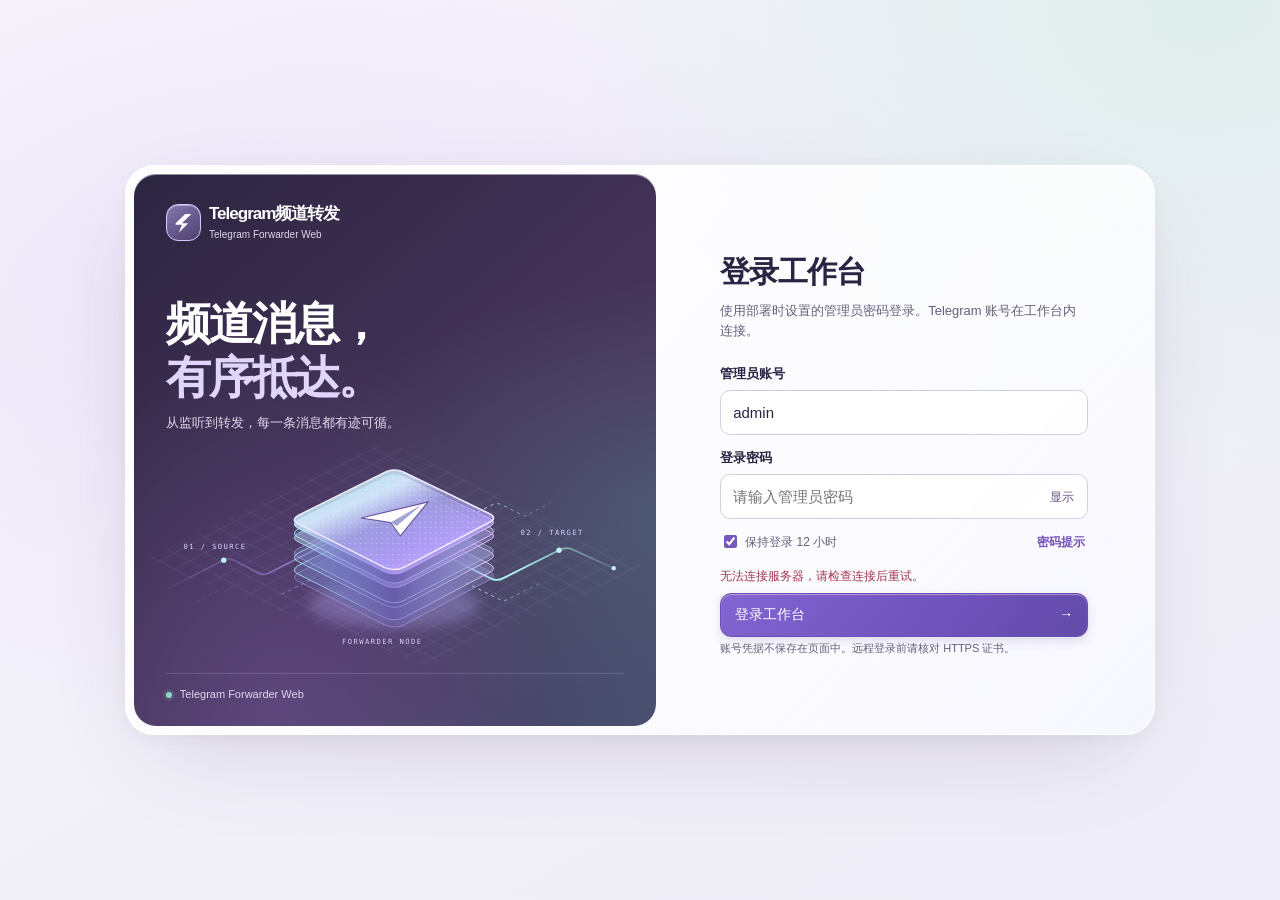
==== static/index.html @ d1238a70 "Initial commit" ====
<!doctype html>
<html lang="zh-CN">
  <head>
    <meta charset="utf-8" />
    <meta name="viewport" content="width=device-width, initial-scale=1" />
    <meta name="theme-color" content="#eae7f8" />
    <title>Telegram Forwarder · Bot + WebUI</title>
    <link rel="stylesheet" href="ui.css" />
    <link rel="stylesheet" href="glass.css" />
    <script src="app.js" defer></script>
  </head>
  <body>
    <div class="wash" aria-hidden="true"></div>
    <section id="gate" hidden>
      <div class="gate-sheet">
        <div class="gate-story">
          <div class="brand">
            <span class="logo" aria-hidden="true"
              ><svg viewBox="0 0 32 32">
                <path
                  d="M6 17 18 5l8 0-12 12h8L10 29l4-10H6z"
                  fill="currentColor"
                /></svg
            ></span>
            <div>Telegram频道转发<small>Telegram Forwarder Web</small></div>
          </div>
          <div class="story-copy">
            <h1>频道消息，<br /><em>有序抵达。</em></h1>
            <p>从监听到转发，每一条消息都有迹可循。</p>
          </div>
          <img
            src="prism.svg"
            alt="连接来源与目标频道的玻璃转发节点"
            class="gate-art"
          />
          <div class="gate-foot">
            <span><i></i> Telegram Forwarder Web</span>
          </div>
        </div>
        <div class="gate-form">
          <h2>登录工作台</h2>
          <p>使用部署时设置的管理员密码登录。Telegram 账号在工作台内连接。</p>
          <form id="signin" autocomplete="off">
            <label
              >管理员账号<input
                id="uname"
                required
                maxlength="32"
                value="admin"
                placeholder="管理员账号"
                autocomplete="username" /></label
            ><label for="pwd">登录密码</label>
            <div class="pwd">
              <input
                id="pwd"
                required
                type="password"
                placeholder="请输入管理员密码"
                autocomplete="current-password"
              /><button id="see" type="button" aria-pressed="false">
                显示
              </button>
            </div>
            <div class="login-row">
              <label
                ><input id="keep" type="checkbox" checked />保持登录 12
                小时</label
              ><button type="button" class="link" id="forgot">密码提示</button>
            </div>
            <p role="alert" id="loginerr"></p>
            <button class="btn primary enter" type="submit">
              登录工作台 <span>→</span>
            </button>
          </form>
          <small class="gate-note"
            >账号凭据不保存在页面中。远程登录前请核对 HTTPS 证书。</small
          >
        </div>
      </div>
    </section>
    <div id="workspace" hidden>
      <aside id="side">
        <div class="brand">
          <span class="logo" aria-hidden="true"
            ><svg viewBox="0 0 32 32">
              <path
                d="M6 17 18 5l8 0-12 12h8L10 29l4-10H6z"
                fill="currentColor"
              /></svg
          ></span>
          <div>Telegram频道转发<small>Telegram Forwarder Web</small></div>
        </div>
        <nav id="nav" aria-label="主导航"></nav>
        <div class="sidefoot">
          <span class="light"></span
          ><span>转发引擎<small id="engine">正在连接</small></span
          ><b id="version">—</b>
        </div>
      </aside>
      <div id="shade"></div>
      <div class="shell">
        <header>
          <button id="menu" class="iconbtn mobile" aria-label="打开导航" aria-controls="side" aria-expanded="false">
            ☰
          </button>
          <div class="profile">
            <span class="userbadge" aria-label="管理员">A</span
            ><button id="out" class="link" type="button">退出登录</button>
          </div>
        </header>
        <main>
          <div id="page"></div>
          <footer class="workspace-foot">
            Telegram Forwarder Web
          </footer>
        </main>
      </div>
    </div>
    <dialog id="dlg" aria-labelledby="mt">
      <form id="form">
        <div class="modalhead">
          <div>
            <h2 id="mt"></h2>
          </div>
          <button type="button" id="close" class="iconbtn" aria-label="关闭">
            ×
          </button>
        </div>
        <div id="fields"></div>
        <div class="err" id="error" role="alert"></div>
        <div class="modalfoot">
          <button type="button" id="back" class="btn">关闭</button
          ><button id="submit" class="btn primary">确认</button>
        </div>
      </form>
    </dialog>
    <div id="toast" role="status"></div>
  </body>
</html>
---- static/ui.css ----
* {
  box-sizing: border-box;
}
:root {
  --ink: #252139;
  --muted: #756f83;
  --line: #e6e3ed;
  --purple: #7350c1;
  --bg: #f7f7fb;
}
body {
  margin: 0;
  background: var(--bg);
  color: var(--ink);
  font:
    14px/1.55 -apple-system,
    BlinkMacSystemFont,
    "Segoe UI",
    "Microsoft YaHei",
    sans-serif;
}
button,
input,
select {
  font: inherit;
}
button {
  cursor: pointer;
}
button:focus-visible,
a:focus-visible {
  outline: 3px solid #a284ed;
  outline-offset: 3px;
}
button:disabled {
  opacity: 0.45;
  cursor: not-allowed;
}
aside {
  position: fixed;
  inset: 0 auto 0 0;
  width: 216px;
  background: #fff;
  border-right: 1px solid var(--line);
  display: flex;
  flex-direction: column;
  z-index: 4;
  padding: 30px 17px 18px;
}
.brand,
.sidefoot,
.profile,
.crumb,
.actions,
.modalhead,
.modalfoot,
.cardhead,
.rowhead,
.filters {
  display: flex;
  align-items: center;
  gap: 10px;
}
.brand {
  gap: 8px;
  font-size: 17px;
  font-weight: 750;
  letter-spacing: -1px;
  line-height: 1.2;
  margin: 0;
  white-space: nowrap;
}
.logo {
  flex: 0 0 32px;
  height: 36px;
  background: #7451c6;
  border-radius: 13px;
  color: white;
  display: grid;
  place-items: center;
}
.logo svg {
  width: 30px;
}
.brand small,
.sidefoot small {
  display: block;
  font-size: 10px;
  font-weight: 500;
  color: var(--muted);
  letter-spacing: 1px;
  margin-top: 4px;
}
.brand small {
  letter-spacing: 0;
}
.navcap,
.eyebrow {
  font:
    700 10px/1.4 Consolas,
    monospace;
  letter-spacing: 1.8px;
  color: #82798f;
}
.navcap {
  padding: 46px 14px 12px;
}
.navitem {
  display: flex;
  align-items: center;
  gap: 13px;
  width: 100%;
  border: 0;
  background: none;
  text-align: left;
  color: #665f73;
  border-radius: 9px;
  padding: 12px 15px;
  margin: 3px 0;
  font-weight: 550;
}
.navitem:hover,
.btn:hover,
.iconbtn:hover {
  background: #f3f0fa;
}
.navitem.active {
  background: #eee8fb;
  color: #6944b3;
}
.navitem svg,
.iconbtn svg,
.btn svg,
.metric svg {
  width: 18px;
  height: 18px;
  flex-shrink: 0;
}
.sidefoot {
  margin-top: auto;
  border-top: 1px solid var(--line);
  padding: 18px 5px 0;
  font-weight: 650;
  font-size: 13px;
}
.sidefoot b {
  margin-left: auto;
  color: #8b8396;
  font: 11px monospace;
}
.light {
  background: #5db997;
  border-radius: 100%;
  width: 8px;
  height: 8px;
  display: inline-block;
}
.shell {
  margin-left: 216px;
}
header {
  height: 64px;
  border-bottom: 1px solid var(--line);
  background: white;
  padding: 0 3.3vw;
  display: flex;
  align-items: center;
  justify-content: space-between;
}
.crumb {
  color: var(--muted);
  font-size: 12px;
}
.crumb i {
  font-style: normal;
  color: #c1bbc8;
}
.crumb strong {
  color: #4f475d;
}
.avatar {
  height: 31px;
  width: 31px;
  display: grid;
  place-items: center;
  background: #ede6fa;
  color: #7552b5;
  font-weight: 700;
  border-radius: 50%;
}
.pill,
.tag {
  display: inline-flex;
  align-items: center;
  gap: 6px;
  border-radius: 20px;
  padding: 3px 9px;
  font-size: 11px;
  font-weight: 600;
  white-space: nowrap;
}
.pill {
  background: #f1ecfb;
  color: #7452b2;
}
.pill:before,
.tag:before {
  content: "";
  width: 6px;
  height: 6px;
  border-radius: 50%;
  background: currentColor;
}
main {
  max-width: 1460px;
  margin: auto;
  padding: 28px 3.3vw 48px;
}
.rowhead,
.cardhead,
.modalhead {
  justify-content: space-between;
}
.rowhead {
  margin-bottom: 22px;
}
.rowhead h1 {
  font-size: 29px;
  letter-spacing: -1px;
  margin: 4px 0 2px;
}
.sub,
.hint {
  color: var(--muted);
  font-size: 13px;
}
.btn,
.iconbtn {
  border: 1px solid var(--line);
  background: white;
  color: #554b63;
  border-radius: 8px;
  padding: 8px 13px;
  display: inline-flex;
  align-items: center;
  justify-content: center;
  gap: 7px;
  white-space: nowrap;
}
.primary,
.primary:hover {
  background: #734bbb;
  color: white;
  border-color: #734bbb;
}
.primary:hover {
  background: #62409e;
}
.iconbtn {
  padding: 6px 9px;
}
.mobile {
  display: none;
}
.hero {
  position: relative;
  overflow: hidden;
  border-radius: 15px;
  background: linear-gradient(110deg, #30213f, #493063 65%, #65438d);
  color: white;
  padding: 24px 27px;
  min-height: 148px;
  margin-bottom: 18px;
  isolation: isolate;
}
.hero:after {
  content: "";
  position: absolute;
  right: 0;
  top: -8%;
  height: 116%;
  width: 48%;
  background: url("/prism.svg") right center/contain no-repeat;
  z-index: -1;
}
.hero .eyebrow {
  color: #d2b5f5;
}
.hero h2 {
  margin: 12px 0 6px;
  font-size: 23px;
}
.hero p {
  margin: 0;
  color: #e0d4eb;
  font-size: 13px;
  max-width: 55%;
}
.metrics {
  display: grid;
  grid-template-columns: repeat(4, 1fr);
  gap: 13px;
  margin: 0 0 18px;
}
.card,
.metric {
  background: white;
  border: 1px solid var(--line);
  border-radius: 13px;
}
.metric {
  padding: 16px 18px;
}
.metric .cap {
  display: flex;
  align-items: center;
  justify-content: space-between;
  color: #635b70;
  font-size: 13px;
}
.metric .symbol {
  padding: 6px;
  border-radius: 9px;
  background: var(--tint);
  color: var(--tone);
  display: inline-flex;
}
.metric strong {
  font-size: 32px;
  line-height: 1.25;
  display: block;
  letter-spacing: -1px;
  font-variant-numeric: tabular-nums;
}
.metric small {
  color: var(--muted);
  font-size: 11px;
}
.split {
  display: grid;
  grid-template-columns: minmax(0, 1.65fr) minmax(230px, 1fr);
  gap: 16px;
  margin-bottom: 18px;
}
.card {
  padding: 19px 21px;
  min-width: 0;
}
.cardhead {
  margin-bottom: 14px;
}
.cardhead h2,
.card h3 {
  margin: 0;
  font-size: 16px;
}
.kicker {
  color: #998ba6;
  font:
    10px Consolas,
    monospace;
  letter-spacing: 1.2px;
  margin-bottom: 3px;
}
.link {
  padding: 3px;
  border: 0;
  background: none;
  color: #7350b7;
  font-size: 12px;
  font-weight: 600;
}
.chart {
  width: 100%;
  height: 135px;
  display: block;
}
.legend {
  font-size: 11px;
  color: var(--muted);
}
.legend:before {
  content: "●";
  color: #9672d6;
  margin-right: 5px;
}
.source {
  padding: 9px 0;
  border-bottom: 1px solid #f0edf4;
  display: flex;
  align-items: center;
  gap: 10px;
}
.source:last-child {
  border: 0;
}
.chan {
  width: 30px;
  height: 30px;
  border-radius: 8px;
  display: grid;
  place-items: center;
  background: #f2eff9;
  color: #8664b6;
  font-weight: 700;
}
.source strong,
.cellTitle {
  font-size: 13px;
}
.source small,
.cellSub {
  display: block;
  color: var(--muted);
  font:
    11px/1.6 Consolas,
    monospace;
}
.source .tag {
  margin-left: auto;
}
.tag {
  background: #f0edf5;
  color: #776c86;
}
.done,
.on {
  color: #28785d;
  background: #e8f6ef;
}
.failed {
  color: #ad4852;
  background: #fcebef;
}
.review,
.queued {
  color: #92641b;
  background: #fff2d9;
}
.running {
  color: #576bb2;
  background: #ebeffe;
}
.tablebox {
  overflow-x: auto;
}
table {
  width: 100%;
  border-collapse: collapse;
  text-align: left;
  white-space: nowrap;
  font-size: 12px;
}
th {
  color: #87818f;
  font-weight: 500;
  background: #f8f7fa;
}
td,
th {
  padding: 10px 11px;
  border-bottom: 1px solid #efedf3;
}
tr:last-child td {
  border: 0;
}
.mono {
  font-family: Consolas, monospace;
}
.filters {
  flex-wrap: wrap;
  margin: 0 0 15px;
}
.filters input {
  min-width: 160px;
  flex: 1;
}
input,
select {
  padding: 9px 10px;
  background: #fff;
  border: 1px solid #dfdbe7;
  border-radius: 7px;
  color: var(--ink);
  max-width: 100%;
}
.empty {
  text-align: center;
  color: var(--muted);
  padding: 23px;
}
.pager {
  display: flex;
  justify-content: flex-end;
  align-items: center;
  gap: 12px;
  font-size: 12px;
  margin-top: 12px;
  color: var(--muted);
}
.stack {
  display: grid;
  gap: 16px;
}
.rulegrid {
  display: grid;
  gap: 13px;
  grid-template-columns: repeat(auto-fit, minmax(240px, 1fr));
}
.rulegrid .actions {
  margin-top: 17px;
  flex-wrap: wrap;
}
.note {
  background: #f4f0fa;
  border-radius: 9px;
  padding: 12px 15px;
  color: #645676;
  font-size: 13px;
}
.pair {
  display: flex;
  justify-content: space-between;
  gap: 16px;
  border-bottom: 1px solid var(--line);
  padding: 10px 0;
  overflow-wrap: anywhere;
}
.pair span:first-child {
  color: var(--muted);
  flex-shrink: 0;
}
.pair span:last-child {
  text-align: right;
}
.pair.channel > span:first-child {
  min-width: 0;
  flex: 1;
}
.pair.channel .actions {
  flex-shrink: 0;
}
.pair:last-child {
  border: 0;
}
dialog {
  width: min(440px, 94vw);
  border: 1px solid var(--line);
  border-radius: 16px;
  color: var(--ink);
  padding: 24px;
  box-shadow: 0 24px 90px #2717362e;
}
dialog::backdrop {
  background: #20182b66;
}
dialog h2 {
  margin: 4px 0 0;
  font-size: 21px;
}
.modalhead {
  margin-bottom: 18px;
}
.modalfoot {
  justify-content: flex-end;
  margin-top: 22px;
}
label {
  display: grid;
  gap: 6px;
  font-weight: 600;
  margin: 12px 0;
}
label input,
label select {
  width: 100%;
  font-weight: 400;
}
.err {
  color: #a73545;
  font-size: 13px;
  margin-top: 8px;
}
#toast {
  position: fixed;
  bottom: 23px;
  left: 50%;
  transform: translateX(-50%);
  color: white;
  background: #302541;
  border-radius: 9px;
  padding: 9px 16px;
  display: none;
  z-index: 10;
}
#toast.show {
  display: block;
}
#shade {
  display: none;
}
button.textdanger {
  color: #9c4859;
}
.notice {
  padding: 10px 12px;
  background: #fff0dc;
  color: #835812;
}
.muted {
  color: var(--muted);
}
@media (max-width: 1100px) {
  aside {
    width: 216px;
  }
  .shell {
    margin-left: 216px;
  }
  main {
    padding: 22px;
  }
  .metric {
    padding: 13px;
  }
  .card {
    padding: 15px;
  }
  .split {
    grid-template-columns: 1.5fr 1fr;
  }
}
@media (max-width: 790px) {
  aside {
    transform: translateX(-100%);
    transition: transform 0.2s;
  }
  .open aside {
    transform: none;
  }
  .open #shade {
    display: block;
    position: fixed;
    inset: 0;
    background: #241a323f;
    z-index: 3;
  }
  .shell {
    margin: 0;
  }
  .mobile {
    display: block;
  }
  header {
    gap: 12px;
    height: 54px;
  }
  .crumb {
    margin-right: auto;
  }
  .metrics {
    grid-template-columns: repeat(2, 1fr);
  }
  .hero:after {
    opacity: 0.65;
  }
  .rowhead h1 {
    font-size: 24px;
  }
}
@media (max-width: 580px) {
  main {
    padding: 18px 13px;
  }
  .split {
    grid-template-columns: 1fr;
  }
  .hero {
    padding: 20px 16px;
  }
  .hero:after {
    width: 40%;
    opacity: 0.45;
  }
  .hero h2 {
    font-size: 19px;
  }
  .hero p {
    max-width: 68%;
    font-size: 12px;
  }
  .rowhead {
    align-items: flex-end;
    gap: 5px;
  }
  .rowhead .actions {
    flex-direction: column;
  }
  .rowhead .btn {
    padding: 7px 9px;
  }
  .metric strong {
    font-size: 26px;
  }
  .metrics {
    gap: 9px;
  }
  .profile {
    gap: 7px;
  }
  .card {
    padding: 14px;
  }
  .sub {
    font-size: 12px;
  }
  .pager {
    justify-content: center;
  }
}

.source-help dl {
  display: grid;
  grid-template-columns: auto 1fr;
  gap: 5px 10px;
  margin: 9px 0;
}
.source-help dt {
  font-weight: 600;
}
.source-help dd {
  margin: 0;
  overflow-wrap: anywhere;
}
.source-help {
  font-size: 12px;
}

.authgrid {
  display: grid;
  grid-template-columns: repeat(auto-fit, minmax(min(100%, 245px), 1fr));
  gap: 14px;
}
.authcard {
  border: 1px solid var(--line);
  border-radius: 11px;
  padding: 15px;
}
.authmark {
  padding: 5px 8px;
  background: #efe8fa;
  color: #714bb3;
  border-radius: 7px;
  font: bold 12px monospace;
}
.authqr {
  display: block;
  width: min(100%, 286px);
  height: auto;
  margin: 12px auto;
  image-rendering: pixelated;
}

.cardhead > .card-actions {
  justify-content: flex-end;
}
.selection-bar {
  display: flex;
  align-items: center;
  justify-content: space-between;
  gap: 12px;
  margin: 12px 0;
  color: var(--muted);
  font-size: 12px;
}
.select-cell {
  width: 40px;
  padding-right: 0;
}
.select-cell input, .checkline input {
  width: 16px;
  height: 16px;
  padding: 0;
  flex: 0 0 auto;
  accent-color: var(--purple);
}
.select-cell input:disabled {
  cursor: not-allowed;
}
.cleanup-states {
  display: grid;
  grid-template-columns: 1fr 1fr;
  gap: 2px 12px;
  border: 1px solid var(--line);
  border-radius: 12px;
  padding: 7px 12px;
}
.cleanup-states legend {
  font-size: 12px;
  color: var(--muted);
  padding: 0 5px;
}
.checkline {
  display: flex;
  align-items: center;
  gap: 8px;
  font-size: 13px;
  font-weight: 400;
  margin: 9px 0;
}
.cleanup-stats {
  display: grid;
  grid-template-columns: 1fr 1fr;
  gap: 0 28px;
  margin-bottom: 8px;
}
.cleanup-total {
  display: flex;
  align-items: baseline;
  gap: 12px;
  color: var(--muted);
}
.cleanup-total strong {
  font-size: 38px;
  font-weight: 600;
  color: var(--ink);
}
.cleanup-sample {
  border: 1px solid var(--line);
  border-radius: 12px;
  padding: 12px;
  max-height: 190px;
  overflow-y: auto;
}
.cleanup-sample > small {
  display: block;
  color: var(--muted);
  margin-bottom: 8px;
}
.cleanup-sample > div {
  display: grid;
  grid-template-columns: 1fr auto;
  gap: 4px 12px;
  padding: 7px 0;
  font-size: 12px;
}
.cleanup-sample > div + div {
  border-top: 1px solid var(--line);
}
.cleanup-sample small {
  grid-column: 1 / -1;
  overflow: hidden;
  text-overflow: ellipsis;
  white-space: nowrap;
  color: var(--muted);
}
@media (max-width: 580px) {
  .cleanup-stats {
    grid-template-columns: 1fr;
  }
  .cardhead:has(.card-actions) {
    align-items: flex-start;
    flex-wrap: wrap;
  }
}
---- static/glass.css ----
/* A quiet glass layer over the original lavender console. */
:root {
  --ink: #292442;
  --muted: #665f7b;
  --line: #e2deed;
  --purple: #654dbd;
  --glass: linear-gradient(
    132deg,
    rgba(255, 255, 255, 0.96),
    rgba(255, 255, 255, 0.77) 65%,
    rgba(247, 248, 255, 0.86)
  );
  --lit:
    inset 0 1px 0 #fff,
    0 4px 24px -12px #40356625;
}
[hidden] {
  display: none !important;
}
body {
  background: #efedf7;
  font-family: "Segoe UI", "Microsoft YaHei", sans-serif;
}
.wash {
  position: fixed;
  inset: 0;
  pointer-events: none;
  z-index: -1;
  background:
    radial-gradient(ellipse at 94% 0%, #dfedec 0%, transparent 38%),
    radial-gradient(ellipse at 24% 35%, #ece3f8 0%, transparent 54%),
    linear-gradient(150deg, #f7f6fc, #f0eff8 65%, #eeedf7);
}
input,
select {
  color: var(--ink);
}
button:focus-visible,
a:focus-visible,
input:focus-visible,
select:focus-visible {
  outline: 3px solid #785dc7;
  outline-offset: 3px;
}
.eyebrow,
.kicker,
.navcap,
.overline,
.micro,
.gate-foot b,
.workspace-foot,
.route-strip,
.glass-badge {
  font-family: Consolas, "Courier New", monospace;
}
.eyebrow,
.kicker,
.navcap,
.overline {
  color: #716385;
}
.overline {
  font-size: 11px;
  letter-spacing: 2px;
  font-weight: 700;
}
.logo {
  background: linear-gradient(145deg, #b2a3f3, #7f63ce 50%, #55409b);
  border: 1px solid #d4c6ff;
  box-shadow:
    inset 0 1px 2px #fff9,
    inset 0 -2px 3px #513d8a50,
    0 4px 10px #58438f27;
  color: white;
  font: 700 31px/1 Georgia;
  flex: 0 0 35px;
  height: 37px;
  border-radius: 12px;
}
.brand {
  color: #2f2944;
}
.brand small {
  color: #6e657f;
}
aside {
  inset: 12px auto 12px 12px;
  width: 218px;
  padding: 25px 13px 15px;
  border: 1px solid #ffffffeb;
  border-radius: 22px;
  background: linear-gradient(155deg, #ffffffe0, #f5f0ffcf 64%, #eff2fac9);
  backdrop-filter: blur(22px);
  box-shadow: var(--lit);
}
aside .brand {
  margin: 0 4px;
}
#nav {
  margin-top: 30px;
}
.navcap {
  padding: 39px 13px 11px;
  letter-spacing: 1.7px;
  font-size: 10px;
}
.navcap span {
  font-family: "Microsoft YaHei", sans-serif;
  letter-spacing: 0;
  font-weight: 500;
  margin-left: 5px;
}
.navitem {
  border: 1px solid transparent;
  border-radius: 13px;
  min-height: 45px;
  transition: background-color 0.15s;
}
.navitem.active {
  color: #573ba0;
  background: linear-gradient(110deg, #ede4ff, #e1dcf7ab 57%, #edeafa);
  border-color: #d6caed;
  box-shadow: inset 0 1px 1px #fff;
}
.sidefoot {
  border-color: #d9d3e3;
  display: grid;
  grid-template-columns: 8px minmax(0, 1fr);
  gap: 7px 10px;
}
.sidefoot .light {
  grid-row: 1 / 3;
}
.sidefoot > span:nth-child(2) {
  white-space: nowrap;
}
.sidefoot b {
  grid-column: 2;
  margin-left: 0;
  font-size: 9px;
  letter-spacing: 0.3px;
  overflow-wrap: anywhere;
}
.shell {
  margin-left: 244px;
}
header {
  position: relative;
  height: 48px;
  background: transparent;
  border: 0;
  padding: 0 clamp(24px, 3vw, 44px);
}
.userbadge {
  width: 28px;
  height: 28px;
  background: linear-gradient(130deg, #e9dff8, #cdbfee);
  color: #55447a;
  border: 1px solid white;
  display: grid;
  place-items: center;
  border-radius: 50%;
  font-weight: 700;
  font-size: 12px;
}
.profile .link {
  color: #5b5270;
}
.pill {
  background: #ffffff94;
  color: #5c4d82;
  border: 1px solid #fff;
}
.pill:before {
  background: #658e7d;
}
.workspace-foot {
  padding: 23px 2px 0;
  color: #776e89;
  font-size: 10px;
  letter-spacing: 0.3px;
  display: flex;
  justify-content: space-between;
  gap: 12px;
}
.workspace-foot span {
  font-family: "Microsoft YaHei", sans-serif;
  letter-spacing: 0;
}
main {
  max-width: 1440px;
  padding: 12px clamp(24px, 3vw, 44px) 28px;
}
.rowhead {
  margin-bottom: 20px;
}
.rowhead h1 {
  font-size: 29px;
  letter-spacing: -1px;
  line-height: 1.3;
  margin: 6px 0;
}
.btn,
.iconbtn {
  min-height: 38px;
  border-color: #dcd7e8;
  background: linear-gradient(145deg, #ffffffe6, #f8f6ffce);
  border-radius: 11px;
  box-shadow:
    inset 0 1px 0 #fff,
    0 2px 5px #47385c09;
}
.btn:hover,
.iconbtn:hover {
  border-color: #b7a6d5;
  background: #faf7ff;
}
.btn.primary {
  background: linear-gradient(130deg, #8265d2, #7052bb 60%, #624ba9);
  color: #fff;
  border: 1px solid #6950b2;
  box-shadow:
    inset 0 1px 1px #ffffff66,
    0 4px 10px #6446a62b;
}
.btn.primary:hover {
  background: linear-gradient(130deg, #7657c9, #593d9f);
}
.card,
.metric,
dialog {
  border: 1px solid #fffc;
  border-radius: 18px;
  background: var(--glass);
  box-shadow: var(--lit);
  backdrop-filter: blur(12px);
  -webkit-backdrop-filter: blur(12px);
}
.metric {
  position: relative;
  overflow: hidden;
  padding: 16px 18px;
}
.metric:after {
  content: "";
  position: absolute;
  right: -36px;
  bottom: -49px;
  width: 130px;
  height: 90px;
  background: radial-gradient(ellipse at center, var(--tint), transparent 69%);
  pointer-events: none;
}
.metric strong {
  font-size: 32px;
}
.metric .symbol {
  border: 1px solid #ffffffe0;
  box-shadow: inset 0 1px 0 white;
  background: linear-gradient(125deg, #fff, var(--tint));
  border-radius: 11px;
}
.hero {
  border: 1px solid #ffffffbc;
  border-radius: 20px;
  min-height: 206px;
  display: grid;
  grid-template-columns: minmax(0, 1.25fr) minmax(250px, 0.85fr);
  align-items: center;
  gap: 36px;
  padding: 26px 30px;
  box-shadow:
    inset 0 1px 0 #f4eaff8c,
    inset 0 -1px 2px #ffffff40,
    0 10px 24px -16px #332941b0;
  background:
    radial-gradient(ellipse at 89% 52%, #437b8738, transparent 42%),
    linear-gradient(113deg, #352b4d 0%, #4a3d68 58%, #455a70);
  isolation: isolate;
}
.hero:after {
  display: none;
}
.hero .eyebrow {
  letter-spacing: 1.8px;
  color: #e6d5ff;
}
.hero h2 {
  font-size: 26px;
  letter-spacing: -0.6px;
  margin: 12px 0 8px;
}
.hero p {
  max-width: none;
  color: #e2dced;
  line-height: 1.65;
}
.route-strip {
  display: flex;
  align-items: center;
  gap: 8px;
  color: #ddd4ed;
  font-size: 9px;
  letter-spacing: 1.2px;
  margin-top: 15px;
}
.route-strip i {
  width: 23px;
  height: 1px;
  background: #c4b5d599;
}
.route-strip b {
  color: #b5f4de;
  font-size: 11px;
}
.cardhead h2 {
  font-size: 16px;
  font-weight: 650;
}
.cardhead {
  min-height: 30px;
  gap: 14px;
}
.engine-state {
  display: flex;
  align-items: center;
  gap: 8px;
  font-size: 12px;
  color: #e8e2f2;
}
.engine-state > span {
  width: 7px;
  height: 7px;
  border-radius: 50%;
  background: #b0e5d4;
  box-shadow: 0 0 0 4px #b0e5d412;
}
.engine-state.is-paused > span {
  background: #efd4a4;
  box-shadow: 0 0 0 4px #efd4a412;
}
.hero-actions {
  display: flex;
  align-items: center;
  flex-wrap: wrap;
  gap: 18px;
  margin-top: 20px;
}
.hero-actions .hero-button {
  color: #fff;
  background: #ffffff12;
  border-color: #ffffff42;
  box-shadow: inset 0 1px 0 #ffffff20;
}
.hero-actions .hero-button:hover {
  background: #ffffff24;
  border-color: #ffffff70;
}
.hero-actions .link {
  color: #eee7fa;
  min-height: 38px;
}
.hero-route {
  min-width: 0;
  padding-left: 16px;
}
.route-node {
  display: grid;
  gap: 5px;
  min-width: 0;
  padding: 12px 16px;
  border: 1px solid #ffffff26;
  border-radius: 13px;
  background: linear-gradient(120deg, #ffffff15, #ffffff08);
  box-shadow: inset 0 1px 0 #ffffff12;
}
.route-node > span {
  font-size: 11px;
  color: #e1daed;
}
.route-node strong {
  display: -webkit-box;
  -webkit-box-orient: vertical;
  -webkit-line-clamp: 2;
  overflow: hidden;
  overflow-wrap: anywhere;
  line-height: 1.5;
  font-size: 14px;
  font-weight: 600;
}
.route-target {
  border-color: #c4e1de42;
  background: linear-gradient(120deg, #d1e8e513, #ffffff10);
}
.route-connector {
  height: 22px;
  display: grid;
  place-items: center;
  color: #ddd4ed;
  font-size: 16px;
}
.attention-bar {
  display: flex;
  align-items: center;
  justify-content: space-between;
  gap: 12px;
  padding: 11px 16px;
  margin-bottom: 18px;
  background: #fff9eecc;
  border: 1px solid #e9dbbe;
  border-radius: 13px;
  color: #795e34;
  font-size: 12px;
}
.attention-bar > div {
  display: flex;
  align-items: center;
  flex-wrap: wrap;
  gap: 6px 16px;
}
.attention-bar .btn {
  background: #fffdf7;
  border-color: #e7dcc8;
  color: #795e34;
  font-size: 12px;
  min-height: 34px;
}
.task-table .task-source {
  width: 42%;
  max-width: 0;
}
.task-source .cellTitle,
.task-source .cellSub {
  display: block;
  overflow: hidden;
  text-overflow: ellipsis;
  white-space: nowrap;
}
.task-table td {
  padding-top: 13px;
  padding-bottom: 13px;
}
.task-time,
.pager,
.pair {
  font-variant-numeric: tabular-nums;
}
.task-actions {
  text-align: right;
  width: 1%;
}
.task-actions .link {
  padding: 6px 9px;
  border: 1px solid transparent;
  border-radius: 8px;
}
.task-actions .link:hover {
  background: #f0ebfa;
  border-color: #e2d9f0;
}
.selection-bar {
  flex-wrap: wrap;
  padding-bottom: 11px;
  margin-bottom: 0;
  border-bottom: 1px solid var(--line);
}
.selection-toggle {
  display: flex;
  align-items: center;
  gap: 8px;
  margin: 0;
  font-size: 12px;
  font-weight: 500;
}
.selection-toggle input {
  width: 16px;
  height: 16px;
  margin: 0;
  accent-color: var(--purple);
}
#selection-count {
  margin-right: auto;
}
.pager-total {
  margin-right: auto;
}
.pager .btn {
  min-height: 34px;
  padding: 6px 10px;
}
.list-footnote {
  display: block;
  margin-top: 14px;
  font-size: 11px;
  line-height: 1.7;
}
.empty strong {
  color: var(--ink);
  font-size: 14px;
  font-weight: 600;
}
.empty p {
  margin: 7px 0 12px;
  font-size: 12px;
}
@media (hover: hover) {
  .task-table tbody tr:hover {
    background: #f5f1fc66;
  }
}
.chart {
  height: 142px;
}
.chan {
  background: linear-gradient(135deg, #fdfbff, #e3dbf3);
  border: 1px solid white;
}
.source:nth-child(3) .chan {
  background: linear-gradient(135deg, #f3ffff, #d7e8e6);
  color: #4b7973;
}
.source:nth-child(4) .chan {
  background: linear-gradient(135deg, #f9fbff, #dce6f9);
  color: #5e73ab;
}
th {
  background: #edeaf557;
  color: #665d76;
}
.filters input,
.filters select,
label input,
label select,
.pwd input {
  border: 1px solid #d4cde2;
  border-radius: 10px;
  background: #ffffffe0;
}
.card .note,
.note {
  border-radius: 12px;
  background: #f2edf9e8;
  color: #584472;
}
.rulegrid {
  grid-template-columns: repeat(auto-fit, minmax(min(100%, 240px), 1fr));
}
.rulegrid .mono {
  overflow-wrap: anywhere;
}
.tablebox {
  scrollbar-width: thin;
}
.hint,
.muted {
  color: var(--muted);
}
.authcard,
.path-tile {
  background: linear-gradient(138deg, #ffffffe0, #f3effa9e);
  border: 1px solid #dbd6e7;
  box-shadow: inset 0 1px 0 white;
  border-radius: 14px;
}
.path-tile {
  padding: 18px;
  min-width: 0;
}
.path-tile small {
  display: block;
  color: var(--muted);
  margin-bottom: 6px;
}
.path-tile code {
  font-size: 14px;
  color: #55417d;
  overflow-wrap: anywhere;
}
.binding {
  display: grid;
  grid-template-columns: 1.75fr auto 1fr;
  gap: 14px;
  align-items: center;
}
.binding > b {
  color: #7962aa;
}
.authmark {
  background: linear-gradient(135deg, #ece5fa, #e8ecfc);
  border: 1px solid #fff;
}
.note strong {
  color: #473660;
}
.storage-cards {
  display: grid;
  grid-template-columns: 1fr 1fr;
  gap: 16px;
}
.storage-cards .actions {
  flex-wrap: wrap;
}
.stage {
  padding: 10px 0;
  margin: 0;
  list-style: none;
  counter-reset: step;
}
.stage li {
  counter-increment: step;
  display: flex;
  align-items: center;
  gap: 10px;
  padding: 8px 0;
  color: #51455f;
}
.stage li:before {
  content: counter(step, decimal-leading-zero);
  font:
    12px Consolas,
    monospace;
  background: #ebe5f7;
  border-radius: 6px;
  padding: 3px 6px;
  color: #634a90;
}
.codeblock {
  font:
    12px/1.7 Consolas,
    monospace;
  background: #f2eef9;
  border: 1px solid #e2d9ef;
  padding: 11px;
  border-radius: 10px;
  overflow-wrap: anywhere;
  white-space: pre-wrap;
  user-select: all;
}
dialog {
  width: min(480px, calc(100vw - 28px));
  padding: 0;
  max-height: min(760px, calc(100dvh - 32px));
  overflow: hidden;
  background: linear-gradient(125deg, #fffffff5, #f4effbf2);
  border-color: white;
}
#form {
  display: flex;
  flex-direction: column;
  max-height: min(760px, calc(100dvh - 32px));
}
.modalhead {
  flex-shrink: 0;
  padding: 20px 24px 16px;
  margin: 0;
}
.modalhead h2 {
  margin: 0;
  font-size: 20px;
}
#fields {
  min-height: 0;
  overflow-y: auto;
  overscroll-behavior: contain;
  padding: 0 24px;
  scrollbar-width: thin;
}
#error {
  flex-shrink: 0;
  padding: 0 24px;
}
#error:empty {
  display: none;
}
.modalfoot {
  flex-shrink: 0;
  margin-top: 16px;
  padding: 16px 24px 20px;
  border-top: 1px solid var(--line);
  background: #f8f6ffb3;
}
dialog::backdrop {
  background: #25203756;
  backdrop-filter: blur(5px);
}
.scan-art {
  margin: 15px auto;
  width: 108px;
  height: 108px;
  display: grid;
  place-items: center;
  background: linear-gradient(130deg, #d8d2f4, #eff8ff 50%, #cbe4df);
  box-shadow:
    inset 0 0 0 1px #ffffffc9,
    0 5px 15px #513d8333;
  border-radius: 22px;
  font:
    bold 26px Consolas,
    monospace;
  letter-spacing: 3px;
  color: #655187;
}
.scan-art span {
  font:
    10px Consolas,
    monospace;
  letter-spacing: 1px;
}
.scan-art b {
  align-self: end;
}
.scan-art span {
  align-self: start;
}
.card-actions {
  display: flex;
  flex-wrap: wrap;
  gap: 8px;
}
.glass-badge {
  display: inline-flex;
  align-items: center;
  gap: 6px;
  letter-spacing: 1px;
  font-size: 10px;
  color: #5e5274;
  border: 1px solid #d6cde5;
  padding: 3px 8px;
  border-radius: 20px;
}
.glass-badge i,
.micro i,
.gate-foot i {
  width: 6px;
  height: 6px;
  background: #87d8c5;
  display: inline-block;
  border-radius: 50%;
  box-shadow: 0 0 0 3px #81e1c91b;
}
.source-help dd {
  word-break: break-word;
}
.authgrid h3 {
  margin-top: 12px;
}
#gate {
  min-height: 100vh;
  min-height: 100dvh;
  display: grid;
  place-items: center;
  padding: 36px 22px;
}
.gate-sheet {
  width: min(1030px, 100%);
  display: grid;
  grid-template-columns: 1.08fr 1fr;
  padding: 8px;
  gap: 6px;
  border: 1px solid #fffffff2;
  background: var(--glass);
  border-radius: 29px;
  box-shadow:
    var(--lit),
    0 32px 95px -35px #4f386339;
  backdrop-filter: blur(16px);
}
.gate-story {
  position: relative;
  isolation: isolate;
  overflow: hidden;
  border-radius: 22px;
  min-height: 552px;
  display: flex;
  flex-direction: column;
  align-items: stretch;
  padding: 30px 32px 23px;
  background:
    radial-gradient(ellipse at 102% 61%, #537b8569 0%, transparent 48%),
    radial-gradient(ellipse at 27% 100%, #8063af5c 0%, transparent 50%),
    linear-gradient(140deg, #2c2540, #4a375f 66%, #484f70);
  color: white;
  box-shadow: inset 0 1px 0 #fff7;
}
.gate-story .brand {
  color: white;
}
.gate-story .brand small {
  color: #ded6e9;
}
.gate-story .logo {
  box-shadow: inset 0 1px 1px #fff7;
  background: linear-gradient(145deg, #b4a1e8a8, #7663a966);
}
.story-copy {
  position: relative;
  z-index: 1;
  margin: 43px 0 0;
}
.micro {
  font-size: 10px;
  letter-spacing: 2px;
  font-weight: 600;
  color: #e5daee;
}
.micro i {
  margin: 0 6px 1px 1px;
}
.story-copy h1 {
  font-size: clamp(34px, 3.5vw, 47px);
  line-height: 1.2;
  margin: 13px 0 8px;
  letter-spacing: -2px;
}
.story-copy em {
  font-style: normal;
  color: #e0d5fc;
}
.story-copy p {
  font-size: 13px;
  color: #e0d9ea;
  margin: 8px 0 0;
}
.gate-art {
  display: block;
  width: calc(100% + 44px);
  margin: 0 -22px;
  min-height: 0;
  flex: 1;
  max-height: 245px;
  object-fit: contain;
}
.gate-foot {
  display: flex;
  align-items: center;
  justify-content: space-between;
  margin-top: auto;
  padding-top: 12px;
  border-top: 1px solid #eee1ff2b;
  font-size: 11px;
  color: #e0d6eb;
  gap: 10px;
}
.gate-foot i {
  margin-right: 5px;
}
.gate-foot b {
  font-size: 9px;
  letter-spacing: 1.5px;
  font-weight: 400;
}
.gate-form {
  align-self: center;
  width: 100%;
  max-width: 440px;
  justify-self: center;
  padding: 32px 36px;
}
.gate-form h2 {
  margin: 8px 0 5px;
  font-size: 30px;
  letter-spacing: -1px;
}
.gate-form > p,
.gate-note {
  color: var(--muted);
  font-size: 13px;
}
.gate-form > p {
  margin: 0 0 23px;
}
.gate-form form > label {
  font-size: 13px;
  margin: 13px 0 6px;
}
.gate-form input:not([type="checkbox"]) {
  height: 45px;
  padding: 8px 12px;
  width: 100%;
  font-size: 15px;
}
.gate-form #uname {
  margin: 0;
}
.pwd {
  position: relative;
}
.pwd input {
  padding-right: 53px !important;
}
.pwd button {
  border: 0;
  background: none;
  position: absolute;
  right: 8px;
  top: 5px;
  height: 35px;
  font-size: 12px;
  color: #665280;
}
.login-row {
  display: flex;
  justify-content: space-between;
  align-items: center;
  gap: 10px;
  margin: 9px 0 12px;
}
.login-row label {
  color: var(--muted);
  display: flex;
  align-items: center;
  gap: 5px;
  font-size: 12px;
  font-weight: 400;
  margin: 4px 0;
}
.login-row input {
  width: auto;
  accent-color: #7758ba;
}
.enter {
  display: flex;
  justify-content: space-between;
  width: 100%;
  height: 44px;
  padding: 8px 14px;
}
.guest {
  display: flex;
  align-items: center;
  justify-content: space-between;
  gap: 6px;
  border: 1px solid #dfd8ea;
  background: #ffffff75;
  border-radius: 10px;
  padding: 8px 10px;
  font-size: 11px;
  color: var(--muted);
  margin: 13px 0 9px;
}
.guest b {
  display: block;
  font:
    600 12px/1.5 Consolas,
    monospace;
  color: #5f4c83;
}
.gate-note {
  font-size: 11px;
}
.gate-form #loginerr {
  color: #a13750;
  font-size: 12px;
  margin: 0 0 7px;
}
.gate-form #loginerr:empty {
  display: none;
}
@media (max-width: 960px) and (min-width: 791px) {
  aside {
    width: 197px;
  }
  .shell {
    margin-left: 218px;
  }
  main {
    padding: 18px;
  }
  .split {
    grid-template-columns: 1.25fr 1fr;
  }
  .hero:after {
    width: 45%;
  }
  .hero p {
    max-width: none;
  }
  .gate-form {
    padding: 24px;
  }
}
@media (max-width: 790px) {
  body.open {
    overflow: hidden;
  }
  aside {
    inset: 8px auto 8px 6px;
    transform: translateX(calc(-100% - 20px));
    background: #f8f6fff5;
  }
  .shell {
    margin: 0;
  }
  .mobile {
    display: inline-flex;
  }
  header {
    padding: 0 16px;
    height: 54px;
    background: #ffffff40;
    border-bottom: 1px solid #ffffffa3;
  }
  main {
    padding: 18px;
  }
  .rowhead h1 {
    font-size: 26px;
  }
  .hero {
    min-height: 0;
    grid-template-columns: 1fr;
    gap: 22px;
  }
  .hero-route {
    display: grid;
    grid-template-columns: minmax(0, 1fr) 24px minmax(0, 1fr);
    align-items: center;
    padding-left: 0;
  }
  .route-connector span {
    transform: rotate(-90deg);
  }
  .route-node {
    min-height: 78px;
    align-content: center;
    padding: 12px;
  }
  .metric {
    padding: 15px;
  }
  .gate-sheet {
    max-width: 620px;
    grid-template-columns: 1fr;
  }
  .gate-story {
    min-height: auto;
    padding: 22px 24px;
  }
  .story-copy {
    margin-top: 18px;
  }
  .story-copy h1 {
    font-size: 28px;
  }
  .story-copy h1 br {
    display: none;
  }
  .gate-art {
    position: absolute;
    z-index: -1;
    right: -16px;
    top: 2%;
    width: 37%;
    height: 95%;
    margin: 0;
    opacity: 0.74;
  }
  .gate-foot {
    display: none;
  }
  .gate-form {
    padding: 22px;
    max-width: 470px;
  }
  .gate-form > p {
    margin-bottom: 16px;
  }
  .gate-story .micro {
    font-size: 9px;
  }
  .story-copy p {
    max-width: 68%;
    font-size: 12px;
  }
  .navcap {
    padding-top: 28px;
  }
  .storage-cards {
    grid-template-columns: 1fr;
  }
}
@media (max-width: 580px) {
  #gate {
    padding: 12px;
  }
  .gate-sheet {
    padding: 5px;
    border-radius: 22px;
  }
  .gate-story {
    border-radius: 17px;
    padding: 18px;
  }
  .gate-form {
    padding: 15px 16px 20px;
  }
  .gate-art {
    opacity: 0.47;
    right: -22px;
    width: 42%;
  }
  .gate-form h2 {
    font-size: 26px;
  }
  .gate-story h1 {
    font-size: 26px;
  }
  .gate-story .brand {
    font-size: 15px;
  }
  .story-copy {
    margin-top: 14px;
  }
  .story-copy .micro {
    letter-spacing: 1.2px;
  }
  main {
    padding: 17px 12px;
  }
  .hero {
    min-height: 148px;
    padding: 18px 17px;
  }
  .hero:after {
    opacity: 0.57;
    right: -8%;
    width: 54%;
  }
  .hero h2 {
    font-size: 20px;
  }
  .hero p {
    max-width: none;
    font-size: 12px;
  }
  .hero .eyebrow {
    font-size: 9px;
  }
  .route-strip {
    font-size: 8px;
    margin-top: 10px;
    gap: 5px;
  }
  .route-strip i {
    width: 15px;
  }
  .rowhead .actions {
    gap: 5px;
  }
  .rowhead .sub {
    max-width: 240px;
  }
  .rowhead .btn {
    font-size: 12px;
    padding: 7px 9px;
  }
  .card,
  .metric {
    border-radius: 15px;
  }
  .card {
    padding: 15px;
  }
  .metric {
    padding: 11px 13px;
  }
  .metric strong {
    font-size: 27px;
  }
  .binding {
    grid-template-columns: 1fr;
    gap: 5px;
  }
  .binding > b {
    transform: rotate(90deg);
    justify-self: center;
  }
  .path-tile {
    padding: 12px;
  }
  .workspace-foot {
    font-size: 8px;
  }
  .navitem {
    min-height: 43px;
  }
  .hero + .metrics {
    gap: 9px;
  }
  .split {
    grid-template-columns: minmax(0, 1fr);
  }
  .glass-badge {
    font-size: 9px;
  }
  .gate-note {
    font-size: 11px;
  }
  .attention-bar {
    padding: 11px 12px;
    align-items: flex-start;
  }
  .attention-bar > div {
    display: grid;
    gap: 4px;
  }
  .attention-bar .btn {
    padding: 6px 9px;
  }
  .hero-actions {
    gap: 14px;
    margin-top: 17px;
  }
  .hero h2 {
    font-size: 24px;
  }
  .hero-route strong {
    font-size: 12px;
  }
  .rowhead {
    align-items: flex-start;
    gap: 12px;
    flex-wrap: wrap;
  }
  .rowhead .actions {
    flex-direction: row;
    flex-wrap: wrap;
  }
  .rowhead .sub {
    max-width: none;
  }
  .rowhead .btn {
    font-size: 13px;
  }
  .filters {
    gap: 8px;
    display: grid;
    grid-template-columns: minmax(0, 1fr) 112px;
  }
  .filters input {
    min-width: 0;
    width: 100%;
  }
  .filters input,
  .filters select {
    padding: 10px 9px;
    font-size: 13px;
  }
  .selection-bar {
    gap: 8px 12px;
    margin-top: 16px;
  }
  #selection-count {
    order: 3;
    flex-basis: 100%;
  }
  .selection-bar > .link {
    margin-left: auto;
  }
  .task-tablebox {
    overflow: visible;
  }
  .task-table,
  .task-table tbody {
    display: block;
    width: 100%;
    white-space: normal;
  }
  .task-table thead {
    position: absolute;
    width: 1px;
    height: 1px;
    overflow: hidden;
    clip-path: inset(50%);
  }
  .task-table tr {
    display: grid;
    grid-template-columns: minmax(0, 1fr) auto;
    grid-template-areas: "source action" "kind state" "time time";
    align-items: center;
    gap: 8px 12px;
    padding: 15px 0;
    border-bottom: 1px solid var(--line);
  }
  .task-table tr:last-child {
    border-bottom: 0;
  }
  .task-table.selectable tr {
    grid-template-columns: 18px minmax(0, 1fr) auto;
    grid-template-areas: "select source action" ". kind state" ". time time";
    gap: 8px 10px;
  }
  .task-table td {
    display: block;
    min-width: 0;
    padding: 0;
    border: 0;
    width: auto;
    max-width: none;
  }
  .task-table .task-source {
    grid-area: source;
    width: auto;
    max-width: 100%;
  }
  .task-table .select-cell {
    grid-area: select;
    align-self: start;
    padding-top: 6px;
  }
  .task-kind {
    grid-area: kind;
    font-size: 12px;
    color: var(--muted);
  }
  .task-state {
    grid-area: state;
    justify-self: end;
  }
  .task-time {
    grid-area: time;
    font-size: 11px;
  }
  .task-time:before {
    content: "提交于 ";
  }
  .task-actions {
    grid-area: action;
  }
  .task-actions .link {
    min-height: 36px;
  }
  .pager {
    gap: 8px;
    justify-content: flex-end;
  }
  .pager-total {
    font-size: 11px;
  }
  .modalhead {
    padding: 18px 18px 14px;
  }
  #fields,
  #error {
    padding-left: 18px;
    padding-right: 18px;
  }
  .modalfoot {
    padding: 14px 18px 18px;
  }
}
@media (prefers-reduced-motion: reduce) {
  * {
    scroll-behavior: auto !important;
    transition: none !important;
    animation: none !important;
  }
}
@supports not (backdrop-filter: blur(1px)) {
  .card,
  .metric,
  dialog {
    background: #faf8ff;
  }
  aside {
    background: #f6f3fc;
  }
}
@media (min-width: 581px) {
  .hero:after {
    top: -2%;
    height: 103%;
  }
}
.logo svg {
  width: 25px;
  height: 25px;
}

header .profile {
  margin-inline-start: auto;
}
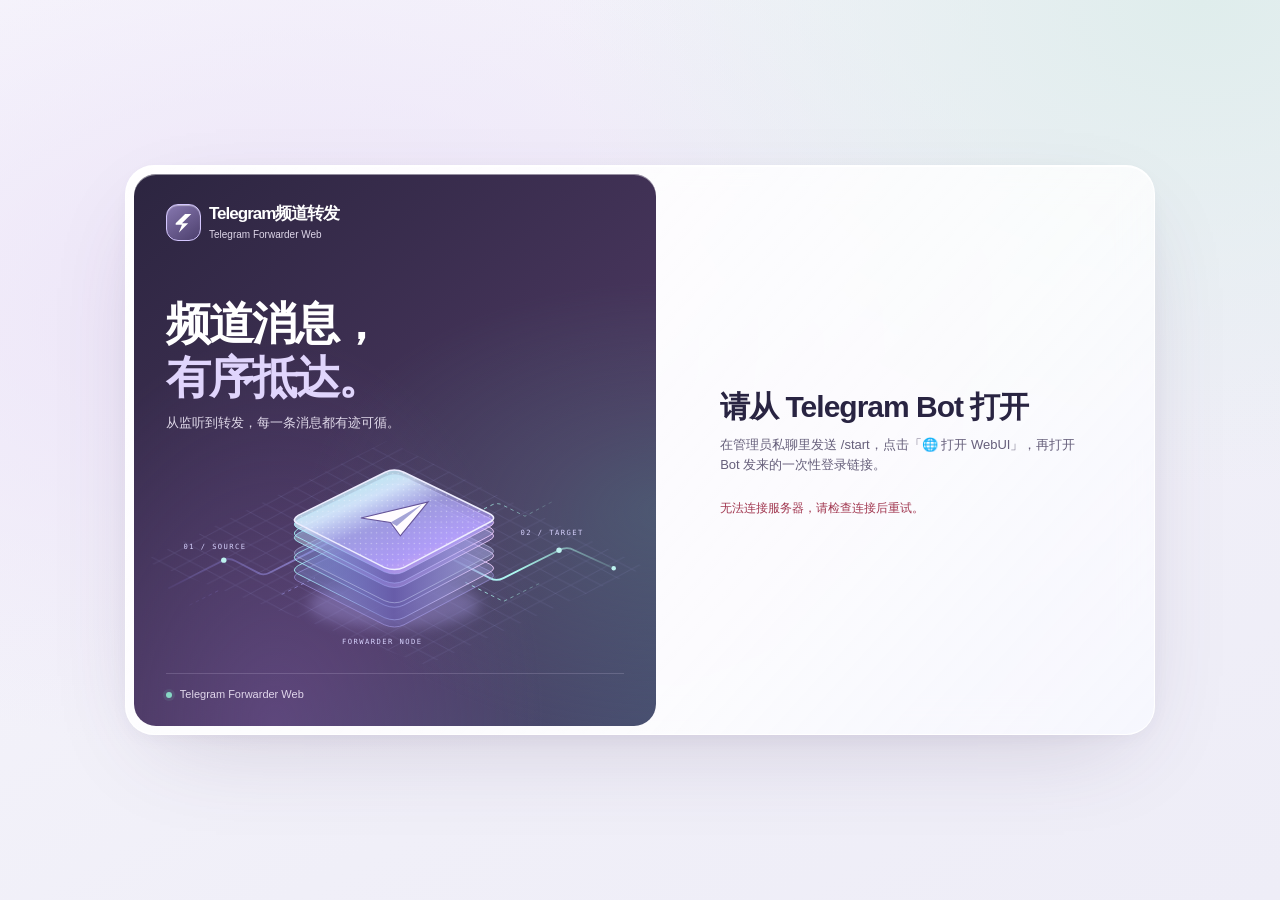
==== commit fe72f146: "Sign in to WebUI with one-time Bot links" ====
--- a/static/index.html
+++ b/static/index.html
@@ -38,43 +38,9 @@
           </div>
         </div>
         <div class="gate-form">
-          <h2>登录工作台</h2>
-          <p>使用部署时设置的管理员密码登录。Telegram 账号在工作台内连接。</p>
-          <form id="signin" autocomplete="off">
-            <label
-              >管理员账号<input
-                id="uname"
-                required
-                maxlength="32"
-                value="admin"
-                placeholder="管理员账号"
-                autocomplete="username" /></label
-            ><label for="pwd">登录密码</label>
-            <div class="pwd">
-              <input
-                id="pwd"
-                required
-                type="password"
-                placeholder="请输入管理员密码"
-                autocomplete="current-password"
-              /><button id="see" type="button" aria-pressed="false">
-                显示
-              </button>
-            </div>
-            <div class="login-row">
-              <label
-                ><input id="keep" type="checkbox" checked />保持登录 12
-                小时</label
-              ><button type="button" class="link" id="forgot">密码提示</button>
-            </div>
-            <p role="alert" id="loginerr"></p>
-            <button class="btn primary enter" type="submit">
-              登录工作台 <span>→</span>
-            </button>
-          </form>
-          <small class="gate-note"
-            >账号凭据不保存在页面中。远程登录前请核对 HTTPS 证书。</small
-          >
+          <h2>请从 Telegram Bot 打开</h2>
+          <p>在管理员私聊里发送 /start，点击「🌐 打开 WebUI」，再打开 Bot 发来的一次性登录链接。</p>
+          <p role="alert" id="loginerr"></p>
         </div>
       </div>
     </section>
--- a/static/ui.css
+++ b/static/ui.css
@@ -50,13 +50,11 @@
 .brand,
 .sidefoot,
 .profile,
-.crumb,
 .actions,
 .modalhead,
 .modalfoot,
 .cardhead,
-.rowhead,
-.filters {
+.rowhead {
   display: flex;
   align-items: center;
   gap: 10px;
@@ -93,17 +91,6 @@
 }
 .brand small {
   letter-spacing: 0;
-}
-.navcap,
-.eyebrow {
-  font:
-    700 10px/1.4 Consolas,
-    monospace;
-  letter-spacing: 1.8px;
-  color: #82798f;
-}
-.navcap {
-  padding: 46px 14px 12px;
 }
 .navitem {
   display: flex;
@@ -130,8 +117,7 @@
 }
 .navitem svg,
 .iconbtn svg,
-.btn svg,
-.metric svg {
+.btn svg {
   width: 18px;
   height: 18px;
   flex-shrink: 0;
@@ -167,28 +153,6 @@
   align-items: center;
   justify-content: space-between;
 }
-.crumb {
-  color: var(--muted);
-  font-size: 12px;
-}
-.crumb i {
-  font-style: normal;
-  color: #c1bbc8;
-}
-.crumb strong {
-  color: #4f475d;
-}
-.avatar {
-  height: 31px;
-  width: 31px;
-  display: grid;
-  place-items: center;
-  background: #ede6fa;
-  color: #7552b5;
-  font-weight: 700;
-  border-radius: 50%;
-}
-.pill,
 .tag {
   display: inline-flex;
   align-items: center;
@@ -199,11 +163,6 @@
   font-weight: 600;
   white-space: nowrap;
 }
-.pill {
-  background: #f1ecfb;
-  color: #7452b2;
-}
-.pill:before,
 .tag:before {
   content: "";
   width: 6px;
@@ -262,85 +221,10 @@
 .mobile {
   display: none;
 }
-.hero {
-  position: relative;
-  overflow: hidden;
-  border-radius: 15px;
-  background: linear-gradient(110deg, #30213f, #493063 65%, #65438d);
-  color: white;
-  padding: 24px 27px;
-  min-height: 148px;
-  margin-bottom: 18px;
-  isolation: isolate;
-}
-.hero:after {
-  content: "";
-  position: absolute;
-  right: 0;
-  top: -8%;
-  height: 116%;
-  width: 48%;
-  background: url("/prism.svg") right center/contain no-repeat;
-  z-index: -1;
-}
-.hero .eyebrow {
-  color: #d2b5f5;
-}
-.hero h2 {
-  margin: 12px 0 6px;
-  font-size: 23px;
-}
-.hero p {
-  margin: 0;
-  color: #e0d4eb;
-  font-size: 13px;
-  max-width: 55%;
-}
-.metrics {
-  display: grid;
-  grid-template-columns: repeat(4, 1fr);
-  gap: 13px;
-  margin: 0 0 18px;
-}
-.card,
-.metric {
+.card {
   background: white;
   border: 1px solid var(--line);
   border-radius: 13px;
-}
-.metric {
-  padding: 16px 18px;
-}
-.metric .cap {
-  display: flex;
-  align-items: center;
-  justify-content: space-between;
-  color: #635b70;
-  font-size: 13px;
-}
-.metric .symbol {
-  padding: 6px;
-  border-radius: 9px;
-  background: var(--tint);
-  color: var(--tone);
-  display: inline-flex;
-}
-.metric strong {
-  font-size: 32px;
-  line-height: 1.25;
-  display: block;
-  letter-spacing: -1px;
-  font-variant-numeric: tabular-nums;
-}
-.metric small {
-  color: var(--muted);
-  font-size: 11px;
-}
-.split {
-  display: grid;
-  grid-template-columns: minmax(0, 1.65fr) minmax(230px, 1fr);
-  gap: 16px;
-  margin-bottom: 18px;
 }
 .card {
   padding: 19px 21px;
@@ -353,14 +237,6 @@
 .card h3 {
   margin: 0;
   font-size: 16px;
-}
-.kicker {
-  color: #998ba6;
-  font:
-    10px Consolas,
-    monospace;
-  letter-spacing: 1.2px;
-  margin-bottom: 3px;
 }
 .link {
   padding: 3px;
@@ -370,20 +246,6 @@
   font-size: 12px;
   font-weight: 600;
 }
-.chart {
-  width: 100%;
-  height: 135px;
-  display: block;
-}
-.legend {
-  font-size: 11px;
-  color: var(--muted);
-}
-.legend:before {
-  content: "●";
-  color: #9672d6;
-  margin-right: 5px;
-}
 .source {
   padding: 9px 0;
   border-bottom: 1px solid #f0edf4;
@@ -394,18 +256,7 @@
 .source:last-child {
   border: 0;
 }
-.chan {
-  width: 30px;
-  height: 30px;
-  border-radius: 8px;
-  display: grid;
-  place-items: center;
-  background: #f2eff9;
-  color: #8664b6;
-  font-weight: 700;
-}
-.source strong,
-.cellTitle {
+.source strong {
   font-size: 13px;
 }
 .source small,
@@ -437,10 +288,6 @@
   color: #92641b;
   background: #fff2d9;
 }
-.running {
-  color: #576bb2;
-  background: #ebeffe;
-}
 .tablebox {
   overflow-x: auto;
 }
@@ -463,17 +310,6 @@
 }
 tr:last-child td {
   border: 0;
-}
-.mono {
-  font-family: Consolas, monospace;
-}
-.filters {
-  flex-wrap: wrap;
-  margin: 0 0 15px;
-}
-.filters input {
-  min-width: 160px;
-  flex: 1;
 }
 input,
 select {
@@ -489,27 +325,9 @@
   color: var(--muted);
   padding: 23px;
 }
-.pager {
-  display: flex;
-  justify-content: flex-end;
-  align-items: center;
-  gap: 12px;
-  font-size: 12px;
-  margin-top: 12px;
-  color: var(--muted);
-}
 .stack {
   display: grid;
   gap: 16px;
-}
-.rulegrid {
-  display: grid;
-  gap: 13px;
-  grid-template-columns: repeat(auto-fit, minmax(240px, 1fr));
-}
-.rulegrid .actions {
-  margin-top: 17px;
-  flex-wrap: wrap;
 }
 .note {
   background: #f4f0fa;
@@ -599,17 +417,6 @@
 #shade {
   display: none;
 }
-button.textdanger {
-  color: #9c4859;
-}
-.notice {
-  padding: 10px 12px;
-  background: #fff0dc;
-  color: #835812;
-}
-.muted {
-  color: var(--muted);
-}
 @media (max-width: 1100px) {
   aside {
     width: 216px;
@@ -620,14 +427,8 @@
   main {
     padding: 22px;
   }
-  .metric {
-    padding: 13px;
-  }
   .card {
     padding: 15px;
-  }
-  .split {
-    grid-template-columns: 1.5fr 1fr;
   }
 }
 @media (max-width: 790px) {
@@ -655,15 +456,6 @@
     gap: 12px;
     height: 54px;
   }
-  .crumb {
-    margin-right: auto;
-  }
-  .metrics {
-    grid-template-columns: repeat(2, 1fr);
-  }
-  .hero:after {
-    opacity: 0.65;
-  }
   .rowhead h1 {
     font-size: 24px;
   }
@@ -672,23 +464,6 @@
   main {
     padding: 18px 13px;
   }
-  .split {
-    grid-template-columns: 1fr;
-  }
-  .hero {
-    padding: 20px 16px;
-  }
-  .hero:after {
-    width: 40%;
-    opacity: 0.45;
-  }
-  .hero h2 {
-    font-size: 19px;
-  }
-  .hero p {
-    max-width: 68%;
-    font-size: 12px;
-  }
   .rowhead {
     align-items: flex-end;
     gap: 5px;
@@ -699,12 +474,6 @@
   .rowhead .btn {
     padding: 7px 9px;
   }
-  .metric strong {
-    font-size: 26px;
-  }
-  .metrics {
-    gap: 9px;
-  }
   .profile {
     gap: 7px;
   }
@@ -714,27 +483,8 @@
   .sub {
     font-size: 12px;
   }
-  .pager {
-    justify-content: center;
-  }
 }
 
-.source-help dl {
-  display: grid;
-  grid-template-columns: auto 1fr;
-  gap: 5px 10px;
-  margin: 9px 0;
-}
-.source-help dt {
-  font-weight: 600;
-}
-.source-help dd {
-  margin: 0;
-  overflow-wrap: anywhere;
-}
-.source-help {
-  font-size: 12px;
-}
 
 .authgrid {
   display: grid;
@@ -764,100 +514,7 @@
 .cardhead > .card-actions {
   justify-content: flex-end;
 }
-.selection-bar {
-  display: flex;
-  align-items: center;
-  justify-content: space-between;
-  gap: 12px;
-  margin: 12px 0;
-  color: var(--muted);
-  font-size: 12px;
-}
-.select-cell {
-  width: 40px;
-  padding-right: 0;
-}
-.select-cell input, .checkline input {
-  width: 16px;
-  height: 16px;
-  padding: 0;
-  flex: 0 0 auto;
-  accent-color: var(--purple);
-}
-.select-cell input:disabled {
-  cursor: not-allowed;
-}
-.cleanup-states {
-  display: grid;
-  grid-template-columns: 1fr 1fr;
-  gap: 2px 12px;
-  border: 1px solid var(--line);
-  border-radius: 12px;
-  padding: 7px 12px;
-}
-.cleanup-states legend {
-  font-size: 12px;
-  color: var(--muted);
-  padding: 0 5px;
-}
-.checkline {
-  display: flex;
-  align-items: center;
-  gap: 8px;
-  font-size: 13px;
-  font-weight: 400;
-  margin: 9px 0;
-}
-.cleanup-stats {
-  display: grid;
-  grid-template-columns: 1fr 1fr;
-  gap: 0 28px;
-  margin-bottom: 8px;
-}
-.cleanup-total {
-  display: flex;
-  align-items: baseline;
-  gap: 12px;
-  color: var(--muted);
-}
-.cleanup-total strong {
-  font-size: 38px;
-  font-weight: 600;
-  color: var(--ink);
-}
-.cleanup-sample {
-  border: 1px solid var(--line);
-  border-radius: 12px;
-  padding: 12px;
-  max-height: 190px;
-  overflow-y: auto;
-}
-.cleanup-sample > small {
-  display: block;
-  color: var(--muted);
-  margin-bottom: 8px;
-}
-.cleanup-sample > div {
-  display: grid;
-  grid-template-columns: 1fr auto;
-  gap: 4px 12px;
-  padding: 7px 0;
-  font-size: 12px;
-}
-.cleanup-sample > div + div {
-  border-top: 1px solid var(--line);
-}
-.cleanup-sample small {
-  grid-column: 1 / -1;
-  overflow: hidden;
-  text-overflow: ellipsis;
-  white-space: nowrap;
-  color: var(--muted);
-}
 @media (max-width: 580px) {
-  .cleanup-stats {
-    grid-template-columns: 1fr;
-  }
   .cardhead:has(.card-actions) {
     align-items: flex-start;
     flex-wrap: wrap;
--- a/static/glass.css
+++ b/static/glass.css
@@ -42,27 +42,9 @@
   outline: 3px solid #785dc7;
   outline-offset: 3px;
 }
-.eyebrow,
-.kicker,
-.navcap,
-.overline,
-.micro,
 .gate-foot b,
-.workspace-foot,
-.route-strip,
-.glass-badge {
+.workspace-foot {
   font-family: Consolas, "Courier New", monospace;
-}
-.eyebrow,
-.kicker,
-.navcap,
-.overline {
-  color: #716385;
-}
-.overline {
-  font-size: 11px;
-  letter-spacing: 2px;
-  font-weight: 700;
 }
 .logo {
   background: linear-gradient(145deg, #b2a3f3, #7f63ce 50%, #55409b);
@@ -99,17 +81,6 @@
 #nav {
   margin-top: 30px;
 }
-.navcap {
-  padding: 39px 13px 11px;
-  letter-spacing: 1.7px;
-  font-size: 10px;
-}
-.navcap span {
-  font-family: "Microsoft YaHei", sans-serif;
-  letter-spacing: 0;
-  font-weight: 500;
-  margin-left: 5px;
-}
 .navitem {
   border: 1px solid transparent;
   border-radius: 13px;
@@ -166,14 +137,6 @@
 .profile .link {
   color: #5b5270;
 }
-.pill {
-  background: #ffffff94;
-  color: #5c4d82;
-  border: 1px solid #fff;
-}
-.pill:before {
-  background: #658e7d;
-}
 .workspace-foot {
   padding: 23px 2px 0;
   color: #776e89;
@@ -227,7 +190,6 @@
   background: linear-gradient(130deg, #7657c9, #593d9f);
 }
 .card,
-.metric,
 dialog {
   border: 1px solid #fffc;
   border-radius: 18px;
@@ -236,83 +198,6 @@
   backdrop-filter: blur(12px);
   -webkit-backdrop-filter: blur(12px);
 }
-.metric {
-  position: relative;
-  overflow: hidden;
-  padding: 16px 18px;
-}
-.metric:after {
-  content: "";
-  position: absolute;
-  right: -36px;
-  bottom: -49px;
-  width: 130px;
-  height: 90px;
-  background: radial-gradient(ellipse at center, var(--tint), transparent 69%);
-  pointer-events: none;
-}
-.metric strong {
-  font-size: 32px;
-}
-.metric .symbol {
-  border: 1px solid #ffffffe0;
-  box-shadow: inset 0 1px 0 white;
-  background: linear-gradient(125deg, #fff, var(--tint));
-  border-radius: 11px;
-}
-.hero {
-  border: 1px solid #ffffffbc;
-  border-radius: 20px;
-  min-height: 206px;
-  display: grid;
-  grid-template-columns: minmax(0, 1.25fr) minmax(250px, 0.85fr);
-  align-items: center;
-  gap: 36px;
-  padding: 26px 30px;
-  box-shadow:
-    inset 0 1px 0 #f4eaff8c,
-    inset 0 -1px 2px #ffffff40,
-    0 10px 24px -16px #332941b0;
-  background:
-    radial-gradient(ellipse at 89% 52%, #437b8738, transparent 42%),
-    linear-gradient(113deg, #352b4d 0%, #4a3d68 58%, #455a70);
-  isolation: isolate;
-}
-.hero:after {
-  display: none;
-}
-.hero .eyebrow {
-  letter-spacing: 1.8px;
-  color: #e6d5ff;
-}
-.hero h2 {
-  font-size: 26px;
-  letter-spacing: -0.6px;
-  margin: 12px 0 8px;
-}
-.hero p {
-  max-width: none;
-  color: #e2dced;
-  line-height: 1.65;
-}
-.route-strip {
-  display: flex;
-  align-items: center;
-  gap: 8px;
-  color: #ddd4ed;
-  font-size: 9px;
-  letter-spacing: 1.2px;
-  margin-top: 15px;
-}
-.route-strip i {
-  width: 23px;
-  height: 1px;
-  background: #c4b5d599;
-}
-.route-strip b {
-  color: #b5f4de;
-  font-size: 11px;
-}
 .cardhead h2 {
   font-size: 16px;
   font-weight: 650;
@@ -321,178 +206,11 @@
   min-height: 30px;
   gap: 14px;
 }
-.engine-state {
-  display: flex;
-  align-items: center;
-  gap: 8px;
-  font-size: 12px;
-  color: #e8e2f2;
-}
-.engine-state > span {
-  width: 7px;
-  height: 7px;
-  border-radius: 50%;
-  background: #b0e5d4;
-  box-shadow: 0 0 0 4px #b0e5d412;
-}
-.engine-state.is-paused > span {
-  background: #efd4a4;
-  box-shadow: 0 0 0 4px #efd4a412;
-}
-.hero-actions {
-  display: flex;
-  align-items: center;
-  flex-wrap: wrap;
-  gap: 18px;
-  margin-top: 20px;
-}
-.hero-actions .hero-button {
-  color: #fff;
-  background: #ffffff12;
-  border-color: #ffffff42;
-  box-shadow: inset 0 1px 0 #ffffff20;
-}
-.hero-actions .hero-button:hover {
-  background: #ffffff24;
-  border-color: #ffffff70;
-}
-.hero-actions .link {
-  color: #eee7fa;
-  min-height: 38px;
-}
-.hero-route {
-  min-width: 0;
-  padding-left: 16px;
-}
-.route-node {
-  display: grid;
-  gap: 5px;
-  min-width: 0;
-  padding: 12px 16px;
-  border: 1px solid #ffffff26;
-  border-radius: 13px;
-  background: linear-gradient(120deg, #ffffff15, #ffffff08);
-  box-shadow: inset 0 1px 0 #ffffff12;
-}
-.route-node > span {
-  font-size: 11px;
-  color: #e1daed;
-}
-.route-node strong {
-  display: -webkit-box;
-  -webkit-box-orient: vertical;
-  -webkit-line-clamp: 2;
-  overflow: hidden;
-  overflow-wrap: anywhere;
-  line-height: 1.5;
-  font-size: 14px;
-  font-weight: 600;
-}
-.route-target {
-  border-color: #c4e1de42;
-  background: linear-gradient(120deg, #d1e8e513, #ffffff10);
-}
-.route-connector {
-  height: 22px;
-  display: grid;
-  place-items: center;
-  color: #ddd4ed;
-  font-size: 16px;
-}
-.attention-bar {
-  display: flex;
-  align-items: center;
-  justify-content: space-between;
-  gap: 12px;
-  padding: 11px 16px;
-  margin-bottom: 18px;
-  background: #fff9eecc;
-  border: 1px solid #e9dbbe;
-  border-radius: 13px;
-  color: #795e34;
-  font-size: 12px;
-}
-.attention-bar > div {
-  display: flex;
-  align-items: center;
-  flex-wrap: wrap;
-  gap: 6px 16px;
-}
-.attention-bar .btn {
-  background: #fffdf7;
-  border-color: #e7dcc8;
-  color: #795e34;
-  font-size: 12px;
-  min-height: 34px;
-}
-.task-table .task-source {
-  width: 42%;
-  max-width: 0;
-}
-.task-source .cellTitle,
-.task-source .cellSub {
-  display: block;
-  overflow: hidden;
-  text-overflow: ellipsis;
-  white-space: nowrap;
-}
-.task-table td {
-  padding-top: 13px;
-  padding-bottom: 13px;
-}
-.task-time,
-.pager,
 .pair {
   font-variant-numeric: tabular-nums;
 }
-.task-actions {
-  text-align: right;
-  width: 1%;
-}
-.task-actions .link {
-  padding: 6px 9px;
-  border: 1px solid transparent;
-  border-radius: 8px;
-}
-.task-actions .link:hover {
-  background: #f0ebfa;
-  border-color: #e2d9f0;
-}
-.selection-bar {
-  flex-wrap: wrap;
-  padding-bottom: 11px;
-  margin-bottom: 0;
-  border-bottom: 1px solid var(--line);
-}
-.selection-toggle {
-  display: flex;
-  align-items: center;
-  gap: 8px;
-  margin: 0;
-  font-size: 12px;
-  font-weight: 500;
-}
-.selection-toggle input {
-  width: 16px;
-  height: 16px;
-  margin: 0;
-  accent-color: var(--purple);
-}
 #selection-count {
   margin-right: auto;
-}
-.pager-total {
-  margin-right: auto;
-}
-.pager .btn {
-  min-height: 34px;
-  padding: 6px 10px;
-}
-.list-footnote {
-  display: block;
-  margin-top: 14px;
-  font-size: 11px;
-  line-height: 1.7;
 }
 .empty strong {
   color: var(--ink);
@@ -503,32 +221,10 @@
   margin: 7px 0 12px;
   font-size: 12px;
 }
-@media (hover: hover) {
-  .task-table tbody tr:hover {
-    background: #f5f1fc66;
-  }
-}
-.chart {
-  height: 142px;
-}
-.chan {
-  background: linear-gradient(135deg, #fdfbff, #e3dbf3);
-  border: 1px solid white;
-}
-.source:nth-child(3) .chan {
-  background: linear-gradient(135deg, #f3ffff, #d7e8e6);
-  color: #4b7973;
-}
-.source:nth-child(4) .chan {
-  background: linear-gradient(135deg, #f9fbff, #dce6f9);
-  color: #5e73ab;
-}
 th {
   background: #edeaf557;
   color: #665d76;
 }
-.filters input,
-.filters select,
 label input,
 label select,
 .pwd input {
@@ -542,99 +238,24 @@
   background: #f2edf9e8;
   color: #584472;
 }
-.rulegrid {
-  grid-template-columns: repeat(auto-fit, minmax(min(100%, 240px), 1fr));
-}
-.rulegrid .mono {
-  overflow-wrap: anywhere;
-}
 .tablebox {
   scrollbar-width: thin;
 }
-.hint,
-.muted {
+.hint {
   color: var(--muted);
 }
-.authcard,
-.path-tile {
+.authcard {
   background: linear-gradient(138deg, #ffffffe0, #f3effa9e);
   border: 1px solid #dbd6e7;
   box-shadow: inset 0 1px 0 white;
   border-radius: 14px;
 }
-.path-tile {
-  padding: 18px;
-  min-width: 0;
-}
-.path-tile small {
-  display: block;
-  color: var(--muted);
-  margin-bottom: 6px;
-}
-.path-tile code {
-  font-size: 14px;
-  color: #55417d;
-  overflow-wrap: anywhere;
-}
-.binding {
-  display: grid;
-  grid-template-columns: 1.75fr auto 1fr;
-  gap: 14px;
-  align-items: center;
-}
-.binding > b {
-  color: #7962aa;
-}
 .authmark {
   background: linear-gradient(135deg, #ece5fa, #e8ecfc);
   border: 1px solid #fff;
 }
 .note strong {
   color: #473660;
-}
-.storage-cards {
-  display: grid;
-  grid-template-columns: 1fr 1fr;
-  gap: 16px;
-}
-.storage-cards .actions {
-  flex-wrap: wrap;
-}
-.stage {
-  padding: 10px 0;
-  margin: 0;
-  list-style: none;
-  counter-reset: step;
-}
-.stage li {
-  counter-increment: step;
-  display: flex;
-  align-items: center;
-  gap: 10px;
-  padding: 8px 0;
-  color: #51455f;
-}
-.stage li:before {
-  content: counter(step, decimal-leading-zero);
-  font:
-    12px Consolas,
-    monospace;
-  background: #ebe5f7;
-  border-radius: 6px;
-  padding: 3px 6px;
-  color: #634a90;
-}
-.codeblock {
-  font:
-    12px/1.7 Consolas,
-    monospace;
-  background: #f2eef9;
-  border: 1px solid #e2d9ef;
-  padding: 11px;
-  border-radius: 10px;
-  overflow-wrap: anywhere;
-  white-space: pre-wrap;
-  user-select: all;
 }
 dialog {
   width: min(480px, calc(100vw - 28px));
@@ -683,53 +304,11 @@
   background: #25203756;
   backdrop-filter: blur(5px);
 }
-.scan-art {
-  margin: 15px auto;
-  width: 108px;
-  height: 108px;
-  display: grid;
-  place-items: center;
-  background: linear-gradient(130deg, #d8d2f4, #eff8ff 50%, #cbe4df);
-  box-shadow:
-    inset 0 0 0 1px #ffffffc9,
-    0 5px 15px #513d8333;
-  border-radius: 22px;
-  font:
-    bold 26px Consolas,
-    monospace;
-  letter-spacing: 3px;
-  color: #655187;
-}
-.scan-art span {
-  font:
-    10px Consolas,
-    monospace;
-  letter-spacing: 1px;
-}
-.scan-art b {
-  align-self: end;
-}
-.scan-art span {
-  align-self: start;
-}
 .card-actions {
   display: flex;
   flex-wrap: wrap;
   gap: 8px;
 }
-.glass-badge {
-  display: inline-flex;
-  align-items: center;
-  gap: 6px;
-  letter-spacing: 1px;
-  font-size: 10px;
-  color: #5e5274;
-  border: 1px solid #d6cde5;
-  padding: 3px 8px;
-  border-radius: 20px;
-}
-.glass-badge i,
-.micro i,
 .gate-foot i {
   width: 6px;
   height: 6px;
@@ -737,9 +316,6 @@
   display: inline-block;
   border-radius: 50%;
   box-shadow: 0 0 0 3px #81e1c91b;
-}
-.source-help dd {
-  word-break: break-word;
 }
 .authgrid h3 {
   margin-top: 12px;
@@ -797,15 +373,6 @@
   z-index: 1;
   margin: 43px 0 0;
 }
-.micro {
-  font-size: 10px;
-  letter-spacing: 2px;
-  font-weight: 600;
-  color: #e5daee;
-}
-.micro i {
-  margin: 0 6px 1px 1px;
-}
 .story-copy h1 {
   font-size: clamp(34px, 3.5vw, 47px);
   line-height: 1.2;
@@ -925,26 +492,6 @@
   height: 44px;
   padding: 8px 14px;
 }
-.guest {
-  display: flex;
-  align-items: center;
-  justify-content: space-between;
-  gap: 6px;
-  border: 1px solid #dfd8ea;
-  background: #ffffff75;
-  border-radius: 10px;
-  padding: 8px 10px;
-  font-size: 11px;
-  color: var(--muted);
-  margin: 13px 0 9px;
-}
-.guest b {
-  display: block;
-  font:
-    600 12px/1.5 Consolas,
-    monospace;
-  color: #5f4c83;
-}
 .gate-note {
   font-size: 11px;
 }
@@ -965,15 +512,6 @@
   }
   main {
     padding: 18px;
-  }
-  .split {
-    grid-template-columns: 1.25fr 1fr;
-  }
-  .hero:after {
-    width: 45%;
-  }
-  .hero p {
-    max-width: none;
   }
   .gate-form {
     padding: 24px;
@@ -1005,28 +543,6 @@
   }
   .rowhead h1 {
     font-size: 26px;
-  }
-  .hero {
-    min-height: 0;
-    grid-template-columns: 1fr;
-    gap: 22px;
-  }
-  .hero-route {
-    display: grid;
-    grid-template-columns: minmax(0, 1fr) 24px minmax(0, 1fr);
-    align-items: center;
-    padding-left: 0;
-  }
-  .route-connector span {
-    transform: rotate(-90deg);
-  }
-  .route-node {
-    min-height: 78px;
-    align-content: center;
-    padding: 12px;
-  }
-  .metric {
-    padding: 15px;
   }
   .gate-sheet {
     max-width: 620px;
@@ -1065,18 +581,9 @@
   .gate-form > p {
     margin-bottom: 16px;
   }
-  .gate-story .micro {
-    font-size: 9px;
-  }
   .story-copy p {
     max-width: 68%;
     font-size: 12px;
-  }
-  .navcap {
-    padding-top: 28px;
-  }
-  .storage-cards {
-    grid-template-columns: 1fr;
   }
 }
 @media (max-width: 580px) {
@@ -1111,38 +618,8 @@
   .story-copy {
     margin-top: 14px;
   }
-  .story-copy .micro {
-    letter-spacing: 1.2px;
-  }
   main {
     padding: 17px 12px;
-  }
-  .hero {
-    min-height: 148px;
-    padding: 18px 17px;
-  }
-  .hero:after {
-    opacity: 0.57;
-    right: -8%;
-    width: 54%;
-  }
-  .hero h2 {
-    font-size: 20px;
-  }
-  .hero p {
-    max-width: none;
-    font-size: 12px;
-  }
-  .hero .eyebrow {
-    font-size: 9px;
-  }
-  .route-strip {
-    font-size: 8px;
-    margin-top: 10px;
-    gap: 5px;
-  }
-  .route-strip i {
-    width: 15px;
   }
   .rowhead .actions {
     gap: 5px;
@@ -1154,68 +631,20 @@
     font-size: 12px;
     padding: 7px 9px;
   }
-  .card,
-  .metric {
+  .card {
     border-radius: 15px;
   }
   .card {
     padding: 15px;
   }
-  .metric {
-    padding: 11px 13px;
-  }
-  .metric strong {
-    font-size: 27px;
-  }
-  .binding {
-    grid-template-columns: 1fr;
-    gap: 5px;
-  }
-  .binding > b {
-    transform: rotate(90deg);
-    justify-self: center;
-  }
-  .path-tile {
-    padding: 12px;
-  }
   .workspace-foot {
     font-size: 8px;
   }
   .navitem {
     min-height: 43px;
   }
-  .hero + .metrics {
-    gap: 9px;
-  }
-  .split {
-    grid-template-columns: minmax(0, 1fr);
-  }
-  .glass-badge {
-    font-size: 9px;
-  }
   .gate-note {
     font-size: 11px;
-  }
-  .attention-bar {
-    padding: 11px 12px;
-    align-items: flex-start;
-  }
-  .attention-bar > div {
-    display: grid;
-    gap: 4px;
-  }
-  .attention-bar .btn {
-    padding: 6px 9px;
-  }
-  .hero-actions {
-    gap: 14px;
-    margin-top: 17px;
-  }
-  .hero h2 {
-    font-size: 24px;
-  }
-  .hero-route strong {
-    font-size: 12px;
   }
   .rowhead {
     align-items: flex-start;
@@ -1232,110 +661,9 @@
   .rowhead .btn {
     font-size: 13px;
   }
-  .filters {
-    gap: 8px;
-    display: grid;
-    grid-template-columns: minmax(0, 1fr) 112px;
-  }
-  .filters input {
-    min-width: 0;
-    width: 100%;
-  }
-  .filters input,
-  .filters select {
-    padding: 10px 9px;
-    font-size: 13px;
-  }
-  .selection-bar {
-    gap: 8px 12px;
-    margin-top: 16px;
-  }
   #selection-count {
     order: 3;
     flex-basis: 100%;
-  }
-  .selection-bar > .link {
-    margin-left: auto;
-  }
-  .task-tablebox {
-    overflow: visible;
-  }
-  .task-table,
-  .task-table tbody {
-    display: block;
-    width: 100%;
-    white-space: normal;
-  }
-  .task-table thead {
-    position: absolute;
-    width: 1px;
-    height: 1px;
-    overflow: hidden;
-    clip-path: inset(50%);
-  }
-  .task-table tr {
-    display: grid;
-    grid-template-columns: minmax(0, 1fr) auto;
-    grid-template-areas: "source action" "kind state" "time time";
-    align-items: center;
-    gap: 8px 12px;
-    padding: 15px 0;
-    border-bottom: 1px solid var(--line);
-  }
-  .task-table tr:last-child {
-    border-bottom: 0;
-  }
-  .task-table.selectable tr {
-    grid-template-columns: 18px minmax(0, 1fr) auto;
-    grid-template-areas: "select source action" ". kind state" ". time time";
-    gap: 8px 10px;
-  }
-  .task-table td {
-    display: block;
-    min-width: 0;
-    padding: 0;
-    border: 0;
-    width: auto;
-    max-width: none;
-  }
-  .task-table .task-source {
-    grid-area: source;
-    width: auto;
-    max-width: 100%;
-  }
-  .task-table .select-cell {
-    grid-area: select;
-    align-self: start;
-    padding-top: 6px;
-  }
-  .task-kind {
-    grid-area: kind;
-    font-size: 12px;
-    color: var(--muted);
-  }
-  .task-state {
-    grid-area: state;
-    justify-self: end;
-  }
-  .task-time {
-    grid-area: time;
-    font-size: 11px;
-  }
-  .task-time:before {
-    content: "提交于 ";
-  }
-  .task-actions {
-    grid-area: action;
-  }
-  .task-actions .link {
-    min-height: 36px;
-  }
-  .pager {
-    gap: 8px;
-    justify-content: flex-end;
-  }
-  .pager-total {
-    font-size: 11px;
   }
   .modalhead {
     padding: 18px 18px 14px;
@@ -1358,18 +686,11 @@
 }
 @supports not (backdrop-filter: blur(1px)) {
   .card,
-  .metric,
   dialog {
     background: #faf8ff;
   }
   aside {
     background: #f6f3fc;
-  }
-}
-@media (min-width: 581px) {
-  .hero:after {
-    top: -2%;
-    height: 103%;
   }
 }
 .logo svg {
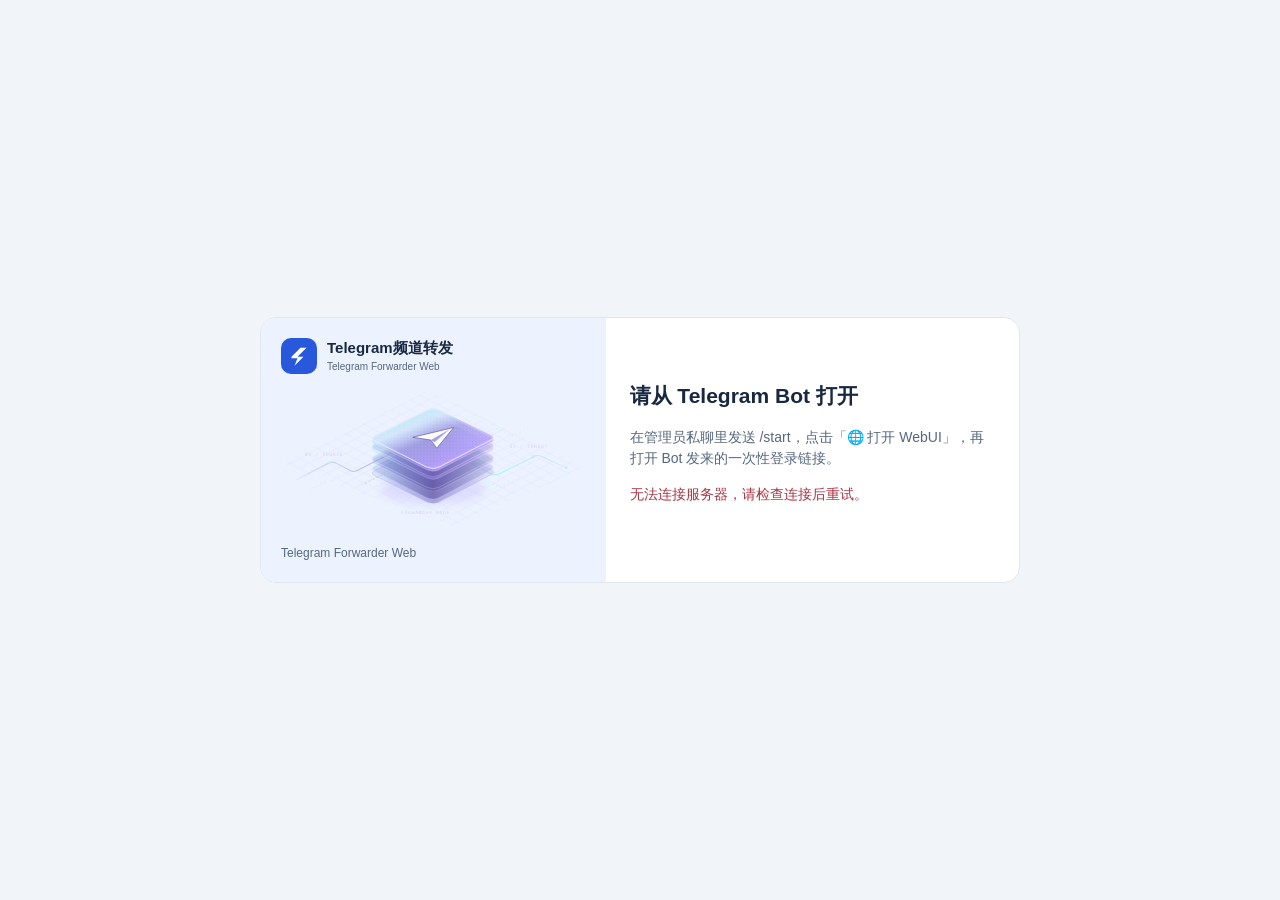
==== commit 4a96211d: "Add Bot file staging and refresh the WebUI dashboard" ====
--- a/static/index.html
+++ b/static/index.html
@@ -3,14 +3,13 @@
   <head>
     <meta charset="utf-8" />
     <meta name="viewport" content="width=device-width, initial-scale=1" />
-    <meta name="theme-color" content="#eae7f8" />
+    <meta name="theme-color" content="#f1f5fa" />
     <title>Telegram Forwarder · Bot + WebUI</title>
     <link rel="stylesheet" href="ui.css" />
     <link rel="stylesheet" href="glass.css" />
     <script src="app.js" defer></script>
   </head>
   <body>
-    <div class="wash" aria-hidden="true"></div>
     <section id="gate" hidden>
       <div class="gate-sheet">
         <div class="gate-story">
@@ -23,10 +22,6 @@
                 /></svg
             ></span>
             <div>Telegram频道转发<small>Telegram Forwarder Web</small></div>
-          </div>
-          <div class="story-copy">
-            <h1>频道消息，<br /><em>有序抵达。</em></h1>
-            <p>从监听到转发，每一条消息都有迹可循。</p>
           </div>
           <img
             src="prism.svg"
@@ -65,13 +60,14 @@
       </aside>
       <div id="shade"></div>
       <div class="shell">
-        <header>
-          <button id="menu" class="iconbtn mobile" aria-label="打开导航" aria-controls="side" aria-expanded="false">
-            ☰
-          </button>
+        <header class="topbar">
+          <div class="top-left">
+            <button id="menu" class="iconbtn mobile" aria-label="打开导航" aria-controls="side" aria-expanded="false">☰</button>
+            <span id="breadcrumb" class="muted"></span>
+          </div>
           <div class="profile">
-            <span class="userbadge" aria-label="管理员">A</span
-            ><button id="out" class="link" type="button">退出登录</button>
+            <button id="theme" class="btn" type="button" aria-pressed="false">深色模式</button>
+            <button id="out" class="link" type="button">退出登录</button>
           </div>
         </header>
         <main>
@@ -100,6 +96,20 @@
         </div>
       </form>
     </dialog>
+    <dialog id="media-dialog" aria-labelledby="media-title">
+      <div class="modalhead">
+        <div><h2 id="media-title"></h2><p id="media-detail" class="muted"></p></div>
+        <button id="media-close" type="button" class="btn" autofocus>关闭预览</button>
+      </div>
+      <div id="media-body"></div>
+      <div id="media-controls" class="modalfoot" hidden>
+        <div class="actions">
+          <button type="button" class="btn" id="media-previous">上一张</button>
+          <button type="button" class="btn" id="media-next">下一张</button>
+        </div>
+        <button type="button" class="btn" id="media-zoom" aria-pressed="false">放大</button>
+      </div>
+    </dialog>
     <div id="toast" role="status"></div>
   </body>
 </html>
--- a/static/glass.css
+++ b/static/glass.css
@@ -1,703 +1,189 @@
-/* A quiet glass layer over the original lavender console. */
+/* Workspace palette and layout from the dashboard design. */
 :root {
-  --ink: #292442;
-  --muted: #665f7b;
-  --line: #e2deed;
-  --purple: #654dbd;
-  --glass: linear-gradient(
-    132deg,
-    rgba(255, 255, 255, 0.96),
-    rgba(255, 255, 255, 0.77) 65%,
-    rgba(247, 248, 255, 0.86)
-  );
-  --lit:
-    inset 0 1px 0 #fff,
-    0 4px 24px -12px #40356625;
+  color-scheme: light;
+  --bg: #f1f5fa;
+  --panel: #fff;
+  --soft: #f6f8fc;
+  --line: #e0e7f0;
+  --ink: #182841;
+  --muted: #56677e;
+  --accent: #2458db;
+  --accent-soft: #edf2ff;
+  --positive: #116b4c;
+  --positive-bg: #e8f7ef;
+  --warning: #92540d;
+  --warning-bg: #fff3dd;
+  --danger: #a73545;
+  --danger-bg: #fcebef;
+  --sidebar-width: 224px;
 }
-[hidden] {
-  display: none !important;
+:root[data-theme="dark"] {
+  color-scheme: dark;
+  --bg: #101724;
+  --panel: #192435;
+  --soft: #1f2b3e;
+  --line: #304057;
+  --ink: #e5edf9;
+  --muted: #a7b7ce;
+  --accent: #9bb7ff;
+  --accent-soft: #233a65;
+  --positive: #8cdbb5;
+  --positive-bg: #203d38;
+  --warning: #ffd28d;
+  --warning-bg: #493720;
+  --danger: #ffafb6;
+  --danger-bg: #4d2a38;
 }
-body {
-  background: #efedf7;
-  font-family: "Segoe UI", "Microsoft YaHei", sans-serif;
+[hidden] { display: none !important; }
+body { background: var(--bg); color: var(--ink); }
+a, .link { color: var(--accent); }
+.muted { color: var(--muted); }
+button:focus-visible, a:focus-visible, input:focus-visible, select:focus-visible {
+  outline: 3px solid #709aff;
+  outline-offset: 2px;
 }
-.wash {
-  position: fixed;
-  inset: 0;
-  pointer-events: none;
-  z-index: -1;
-  background:
-    radial-gradient(ellipse at 94% 0%, #dfedec 0%, transparent 38%),
-    radial-gradient(ellipse at 24% 35%, #ece3f8 0%, transparent 54%),
-    linear-gradient(150deg, #f7f6fc, #f0eff8 65%, #eeedf7);
+aside {
+  width: var(--sidebar-width);
+  background: var(--panel);
+  padding: 24px 14px 15px;
+  gap: 25px;
+  overflow: auto;
 }
-input,
-select {
+.shell { margin-left: var(--sidebar-width); }
+.brand { gap: 10px; font-size: 15px; letter-spacing: 0; }
+.logo { background: #2859dc; border-radius: 10px; flex-basis: 36px; }
+.logo svg { width: 24px; }
+.navitem { color: var(--muted); margin: 2px 0; min-height: 43px; padding: 9px 11px; }
+.navitem:hover, .btn:hover, .iconbtn:hover { background: var(--soft); color: var(--ink); }
+.navitem.active { background: var(--accent-soft); color: var(--accent); }
+.sidefoot { color: var(--muted); }
+.sidefoot b { color: var(--muted); }
+.light { flex: 0 0 8px; }
+.topbar {
+  min-height: 65px;
+  height: auto;
+  background: var(--panel);
+  padding-inline: 32px;
+}
+.top-left { display: flex; align-items: center; gap: 10px; min-width: 0; }
+.profile { flex-shrink: 0; }
+.workspace-foot { color: var(--muted); font-size: 12px; margin-top: 24px; }
+main { padding: 30px 32px 36px; }
+.rowhead { margin-bottom: 19px; }
+.rowhead h1 { line-height: 1.2; margin: 0; }
+.rowhead .sub { margin-top: 7px; }
+.card, dialog { background: var(--panel); border-radius: 14px; }
+.cardhead { gap: 9px; flex-wrap: wrap; min-height: 30px; }
+.cardhead h2 { font-size: 15px; }
+.actions, .card-actions { display: flex; align-items: center; flex-wrap: wrap; gap: 7px; }
+.btn, .iconbtn {
+  background: var(--panel);
+  color: var(--ink);
+  min-height: 35px;
+  font-weight: 600;
+}
+.btn.primary, .btn.primary:hover { background: #2458db; border-color: #2458db; color: white; }
+.btn.primary:hover { background: #1948c4; }
+.metrics { display: grid; grid-template-columns: 1.3fr repeat(3, 1fr); gap: 14px; }
+.metric {
+  display: grid;
+  min-width: 0;
+  align-content: start;
+  gap: 10px;
+  padding: 14px 16px;
+  background: var(--panel);
+  border: 1px solid var(--line);
+  border-radius: 14px;
+  text-decoration: none;
   color: var(--ink);
 }
-button:focus-visible,
-a:focus-visible,
-input:focus-visible,
-select:focus-visible {
-  outline: 3px solid #785dc7;
-  outline-offset: 3px;
+.metric:hover { border-color: var(--accent); }
+.metric-label { display: flex; align-items: center; justify-content: space-between; gap: 6px; color: var(--muted); font-size: 12px; }
+.metric-icon { display: grid; place-items: center; border-radius: 8px; width: 28px; height: 28px; flex-shrink: 0; background: var(--accent-soft); color: var(--accent); }
+.metric-icon svg { width: 17px; height: 17px; }
+.metric strong { font-size: 21px; line-height: 1.2; overflow-wrap: anywhere; }
+.dashboard-columns { display: grid; grid-template-columns: minmax(0, 2.1fr) minmax(215px, .9fr); gap: 16px; align-items: start; }
+th { background: var(--soft); color: var(--muted); }
+td, th, .source { border-color: var(--line); }
+table .btn { min-height: 30px; padding: 3px 8px; }
+input, select { background: var(--soft); border-color: var(--line); }
+.tag { background: var(--soft); color: var(--muted); border-radius: 6px; }
+.done, .on { background: var(--positive-bg); color: var(--positive); }
+.review, .queued { background: var(--warning-bg); color: var(--warning); }
+.failed { background: var(--danger-bg); color: var(--danger); }
+.err { color: var(--danger); }
+.note { background: var(--soft); color: var(--muted); }
+.authmark { background: var(--accent-soft); color: var(--accent); }
+.authgrid h3 { margin-top: 9px; }
+dialog { max-height: calc(100dvh - 24px); padding: 0; }
+dialog::backdrop { background: #14213b80; }
+#form { display: flex; flex-direction: column; max-height: calc(100dvh - 26px); }
+.modalhead { padding: 15px 18px 12px; margin: 0; gap: 8px; }
+.modalhead h2 { font-size: 18px; overflow-wrap: anywhere; }
+#fields { overflow-y: auto; min-height: 0; padding: 0 18px; }
+#error { padding: 0 18px; }
+#error:empty { display: none; }
+.modalfoot { margin-top: 12px; padding: 10px 18px; border-top: 1px solid var(--line); }
+#toast { background: var(--panel); border: 1px solid var(--line); color: var(--ink); max-width: calc(100vw - 24px); }
+#gate { min-height: 100dvh; display: grid; place-items: center; padding: 18px; }
+.gate-sheet { display: grid; grid-template-columns: 1fr 1.2fr; width: min(760px, 100%); background: var(--panel); border: 1px solid var(--line); border-radius: 16px; overflow: hidden; }
+.gate-story { display: flex; flex-direction: column; padding: 20px; background: var(--accent-soft); }
+.gate-art { width: 100%; height: 170px; object-fit: contain; }
+.gate-foot { color: var(--muted); font-size: 12px; }
+.gate-form { padding: 24px; align-self: center; }
+.gate-form h2 { margin: 0; }
+.gate-form p { color: var(--muted); }
+.gate-form #loginerr { color: var(--danger); }
+.gate-form #loginerr:empty { display: none; }
+.staging-panel .hint { margin: 0 0 10px; }
+.media-grid { display: grid; grid-template-columns: repeat(auto-fit, minmax(min(154px, 100%), 1fr)); gap: 12px; }
+.media-card {
+  text-align: left;
+  padding: 0;
+  border: 1px solid var(--line);
+  border-radius: 10px;
+  overflow: hidden;
+  background: var(--panel);
+  color: var(--ink);
+  font: inherit;
 }
-.gate-foot b,
-.workspace-foot {
-  font-family: Consolas, "Courier New", monospace;
-}
-.logo {
-  background: linear-gradient(145deg, #b2a3f3, #7f63ce 50%, #55409b);
-  border: 1px solid #d4c6ff;
-  box-shadow:
-    inset 0 1px 2px #fff9,
-    inset 0 -2px 3px #513d8a50,
-    0 4px 10px #58438f27;
-  color: white;
-  font: 700 31px/1 Georgia;
-  flex: 0 0 35px;
-  height: 37px;
-  border-radius: 12px;
-}
-.brand {
-  color: #2f2944;
-}
-.brand small {
-  color: #6e657f;
-}
-aside {
-  inset: 12px auto 12px 12px;
-  width: 218px;
-  padding: 25px 13px 15px;
-  border: 1px solid #ffffffeb;
-  border-radius: 22px;
-  background: linear-gradient(155deg, #ffffffe0, #f5f0ffcf 64%, #eff2fac9);
-  backdrop-filter: blur(22px);
-  box-shadow: var(--lit);
-}
-aside .brand {
-  margin: 0 4px;
-}
-#nav {
-  margin-top: 30px;
-}
-.navitem {
-  border: 1px solid transparent;
-  border-radius: 13px;
-  min-height: 45px;
-  transition: background-color 0.15s;
-}
-.navitem.active {
-  color: #573ba0;
-  background: linear-gradient(110deg, #ede4ff, #e1dcf7ab 57%, #edeafa);
-  border-color: #d6caed;
-  box-shadow: inset 0 1px 1px #fff;
-}
-.sidefoot {
-  border-color: #d9d3e3;
-  display: grid;
-  grid-template-columns: 8px minmax(0, 1fr);
-  gap: 7px 10px;
-}
-.sidefoot .light {
-  grid-row: 1 / 3;
-}
-.sidefoot > span:nth-child(2) {
-  white-space: nowrap;
-}
-.sidefoot b {
-  grid-column: 2;
-  margin-left: 0;
-  font-size: 9px;
-  letter-spacing: 0.3px;
-  overflow-wrap: anywhere;
-}
-.shell {
-  margin-left: 244px;
-}
-header {
-  position: relative;
-  height: 48px;
-  background: transparent;
-  border: 0;
-  padding: 0 clamp(24px, 3vw, 44px);
-}
-.userbadge {
-  width: 28px;
-  height: 28px;
-  background: linear-gradient(130deg, #e9dff8, #cdbfee);
-  color: #55447a;
-  border: 1px solid white;
-  display: grid;
-  place-items: center;
-  border-radius: 50%;
-  font-weight: 700;
-  font-size: 12px;
-}
-.profile .link {
-  color: #5b5270;
-}
-.workspace-foot {
-  padding: 23px 2px 0;
-  color: #776e89;
-  font-size: 10px;
-  letter-spacing: 0.3px;
-  display: flex;
-  justify-content: space-between;
-  gap: 12px;
-}
-.workspace-foot span {
-  font-family: "Microsoft YaHei", sans-serif;
-  letter-spacing: 0;
-}
-main {
-  max-width: 1440px;
-  padding: 12px clamp(24px, 3vw, 44px) 28px;
-}
-.rowhead {
-  margin-bottom: 20px;
-}
-.rowhead h1 {
-  font-size: 29px;
-  letter-spacing: -1px;
-  line-height: 1.3;
-  margin: 6px 0;
-}
-.btn,
-.iconbtn {
-  min-height: 38px;
-  border-color: #dcd7e8;
-  background: linear-gradient(145deg, #ffffffe6, #f8f6ffce);
-  border-radius: 11px;
-  box-shadow:
-    inset 0 1px 0 #fff,
-    0 2px 5px #47385c09;
-}
-.btn:hover,
-.iconbtn:hover {
-  border-color: #b7a6d5;
-  background: #faf7ff;
-}
-.btn.primary {
-  background: linear-gradient(130deg, #8265d2, #7052bb 60%, #624ba9);
-  color: #fff;
-  border: 1px solid #6950b2;
-  box-shadow:
-    inset 0 1px 1px #ffffff66,
-    0 4px 10px #6446a62b;
-}
-.btn.primary:hover {
-  background: linear-gradient(130deg, #7657c9, #593d9f);
-}
-.card,
-dialog {
-  border: 1px solid #fffc;
-  border-radius: 18px;
-  background: var(--glass);
-  box-shadow: var(--lit);
-  backdrop-filter: blur(12px);
-  -webkit-backdrop-filter: blur(12px);
-}
-.cardhead h2 {
-  font-size: 16px;
-  font-weight: 650;
-}
-.cardhead {
-  min-height: 30px;
-  gap: 14px;
-}
-.pair {
-  font-variant-numeric: tabular-nums;
-}
-#selection-count {
-  margin-right: auto;
-}
-.empty strong {
-  color: var(--ink);
-  font-size: 14px;
-  font-weight: 600;
-}
-.empty p {
-  margin: 7px 0 12px;
-  font-size: 12px;
-}
-th {
-  background: #edeaf557;
-  color: #665d76;
-}
-label input,
-label select,
-.pwd input {
-  border: 1px solid #d4cde2;
-  border-radius: 10px;
-  background: #ffffffe0;
-}
-.card .note,
-.note {
-  border-radius: 12px;
-  background: #f2edf9e8;
-  color: #584472;
-}
-.tablebox {
-  scrollbar-width: thin;
-}
-.hint {
-  color: var(--muted);
-}
-.authcard {
-  background: linear-gradient(138deg, #ffffffe0, #f3effa9e);
-  border: 1px solid #dbd6e7;
-  box-shadow: inset 0 1px 0 white;
-  border-radius: 14px;
-}
-.authmark {
-  background: linear-gradient(135deg, #ece5fa, #e8ecfc);
-  border: 1px solid #fff;
-}
-.note strong {
-  color: #473660;
-}
-dialog {
-  width: min(480px, calc(100vw - 28px));
-  padding: 0;
-  max-height: min(760px, calc(100dvh - 32px));
-  overflow: hidden;
-  background: linear-gradient(125deg, #fffffff5, #f4effbf2);
-  border-color: white;
-}
-#form {
-  display: flex;
-  flex-direction: column;
-  max-height: min(760px, calc(100dvh - 32px));
-}
-.modalhead {
-  flex-shrink: 0;
-  padding: 20px 24px 16px;
-  margin: 0;
-}
-.modalhead h2 {
-  margin: 0;
-  font-size: 20px;
-}
-#fields {
-  min-height: 0;
-  overflow-y: auto;
-  overscroll-behavior: contain;
-  padding: 0 24px;
-  scrollbar-width: thin;
-}
-#error {
-  flex-shrink: 0;
-  padding: 0 24px;
-}
-#error:empty {
-  display: none;
-}
-.modalfoot {
-  flex-shrink: 0;
-  margin-top: 16px;
-  padding: 16px 24px 20px;
-  border-top: 1px solid var(--line);
-  background: #f8f6ffb3;
-}
-dialog::backdrop {
-  background: #25203756;
-  backdrop-filter: blur(5px);
-}
-.card-actions {
-  display: flex;
-  flex-wrap: wrap;
-  gap: 8px;
-}
-.gate-foot i {
-  width: 6px;
-  height: 6px;
-  background: #87d8c5;
-  display: inline-block;
-  border-radius: 50%;
-  box-shadow: 0 0 0 3px #81e1c91b;
-}
-.authgrid h3 {
-  margin-top: 12px;
-}
-#gate {
-  min-height: 100vh;
-  min-height: 100dvh;
-  display: grid;
-  place-items: center;
-  padding: 36px 22px;
-}
-.gate-sheet {
-  width: min(1030px, 100%);
-  display: grid;
-  grid-template-columns: 1.08fr 1fr;
-  padding: 8px;
-  gap: 6px;
-  border: 1px solid #fffffff2;
-  background: var(--glass);
-  border-radius: 29px;
-  box-shadow:
-    var(--lit),
-    0 32px 95px -35px #4f386339;
-  backdrop-filter: blur(16px);
-}
-.gate-story {
-  position: relative;
-  isolation: isolate;
-  overflow: hidden;
-  border-radius: 22px;
-  min-height: 552px;
-  display: flex;
-  flex-direction: column;
-  align-items: stretch;
-  padding: 30px 32px 23px;
-  background:
-    radial-gradient(ellipse at 102% 61%, #537b8569 0%, transparent 48%),
-    radial-gradient(ellipse at 27% 100%, #8063af5c 0%, transparent 50%),
-    linear-gradient(140deg, #2c2540, #4a375f 66%, #484f70);
-  color: white;
-  box-shadow: inset 0 1px 0 #fff7;
-}
-.gate-story .brand {
-  color: white;
-}
-.gate-story .brand small {
-  color: #ded6e9;
-}
-.gate-story .logo {
-  box-shadow: inset 0 1px 1px #fff7;
-  background: linear-gradient(145deg, #b4a1e8a8, #7663a966);
-}
-.story-copy {
-  position: relative;
-  z-index: 1;
-  margin: 43px 0 0;
-}
-.story-copy h1 {
-  font-size: clamp(34px, 3.5vw, 47px);
-  line-height: 1.2;
-  margin: 13px 0 8px;
-  letter-spacing: -2px;
-}
-.story-copy em {
-  font-style: normal;
-  color: #e0d5fc;
-}
-.story-copy p {
-  font-size: 13px;
-  color: #e0d9ea;
-  margin: 8px 0 0;
-}
-.gate-art {
-  display: block;
-  width: calc(100% + 44px);
-  margin: 0 -22px;
-  min-height: 0;
-  flex: 1;
-  max-height: 245px;
-  object-fit: contain;
-}
-.gate-foot {
-  display: flex;
-  align-items: center;
-  justify-content: space-between;
-  margin-top: auto;
-  padding-top: 12px;
-  border-top: 1px solid #eee1ff2b;
-  font-size: 11px;
-  color: #e0d6eb;
-  gap: 10px;
-}
-.gate-foot i {
-  margin-right: 5px;
-}
-.gate-foot b {
-  font-size: 9px;
-  letter-spacing: 1.5px;
-  font-weight: 400;
-}
-.gate-form {
-  align-self: center;
-  width: 100%;
-  max-width: 440px;
-  justify-self: center;
-  padding: 32px 36px;
-}
-.gate-form h2 {
-  margin: 8px 0 5px;
-  font-size: 30px;
-  letter-spacing: -1px;
-}
-.gate-form > p,
-.gate-note {
-  color: var(--muted);
-  font-size: 13px;
-}
-.gate-form > p {
-  margin: 0 0 23px;
-}
-.gate-form form > label {
-  font-size: 13px;
-  margin: 13px 0 6px;
-}
-.gate-form input:not([type="checkbox"]) {
-  height: 45px;
-  padding: 8px 12px;
-  width: 100%;
-  font-size: 15px;
-}
-.gate-form #uname {
-  margin: 0;
-}
-.pwd {
-  position: relative;
-}
-.pwd input {
-  padding-right: 53px !important;
-}
-.pwd button {
-  border: 0;
-  background: none;
-  position: absolute;
-  right: 8px;
-  top: 5px;
-  height: 35px;
-  font-size: 12px;
-  color: #665280;
-}
-.login-row {
-  display: flex;
-  justify-content: space-between;
-  align-items: center;
-  gap: 10px;
-  margin: 9px 0 12px;
-}
-.login-row label {
-  color: var(--muted);
-  display: flex;
-  align-items: center;
-  gap: 5px;
-  font-size: 12px;
-  font-weight: 400;
-  margin: 4px 0;
-}
-.login-row input {
-  width: auto;
-  accent-color: #7758ba;
-}
-.enter {
-  display: flex;
-  justify-content: space-between;
-  width: 100%;
-  height: 44px;
-  padding: 8px 14px;
-}
-.gate-note {
-  font-size: 11px;
-}
-.gate-form #loginerr {
-  color: #a13750;
-  font-size: 12px;
-  margin: 0 0 7px;
-}
-.gate-form #loginerr:empty {
-  display: none;
-}
-@media (max-width: 960px) and (min-width: 791px) {
-  aside {
-    width: 197px;
-  }
-  .shell {
-    margin-left: 218px;
-  }
-  main {
-    padding: 18px;
-  }
-  .gate-form {
-    padding: 24px;
-  }
+.media-card:hover { border-color: var(--accent); }
+.thumbnail { display: grid; place-items: center; overflow: hidden; aspect-ratio: 16 / 10; background: var(--accent-soft); }
+.thumbnail img { display: block; width: 100%; height: 100%; object-fit: cover; }
+.video-mark { display: grid; place-items: center; width: 42px; height: 42px; border-radius: 50%; background: #2458db; color: white; }
+.media-name { display: grid; gap: 2px; padding: 9px 10px; font-weight: 620; overflow-wrap: anywhere; }
+.media-name small { color: var(--muted); font-size: 12px; font-weight: 400; }
+.pagination { justify-content: center; margin-top: 12px; }
+#media-dialog { width: min(780px, calc(100vw - 24px)); }
+#media-detail { margin: 2px 0 0; font-size: 12px; }
+#media-body { background: #101724; }
+#media-controls { justify-content: space-between; margin: 0; }
+.image-pane { overflow: auto; max-height: min(65dvh, 520px); }
+.image-pane img { display: block; width: 100%; max-height: min(65dvh, 520px); object-fit: contain; }
+.image-pane.zoomed img { width: 160%; max-height: none; }
+.player-box { width: 100%; aspect-ratio: 16 / 9; min-height: 150px; max-height: 65dvh; }
+.media-status { margin: 0; padding: 12px; color: var(--ink); background: var(--panel); }
+@media (max-width: 1050px) {
+  :root { --sidebar-width: 184px; }
+  main, .topbar { padding-inline: 23px; }
+  .dashboard-columns { grid-template-columns: minmax(0, 1fr); }
 }
 @media (max-width: 790px) {
-  body.open {
-    overflow: hidden;
-  }
-  aside {
-    inset: 8px auto 8px 6px;
-    transform: translateX(calc(-100% - 20px));
-    background: #f8f6fff5;
-  }
-  .shell {
-    margin: 0;
-  }
-  .mobile {
-    display: inline-flex;
-  }
-  header {
-    padding: 0 16px;
-    height: 54px;
-    background: #ffffff40;
-    border-bottom: 1px solid #ffffffa3;
-  }
-  main {
-    padding: 18px;
-  }
-  .rowhead h1 {
-    font-size: 26px;
-  }
-  .gate-sheet {
-    max-width: 620px;
-    grid-template-columns: 1fr;
-  }
-  .gate-story {
-    min-height: auto;
-    padding: 22px 24px;
-  }
-  .story-copy {
-    margin-top: 18px;
-  }
-  .story-copy h1 {
-    font-size: 28px;
-  }
-  .story-copy h1 br {
-    display: none;
-  }
-  .gate-art {
-    position: absolute;
-    z-index: -1;
-    right: -16px;
-    top: 2%;
-    width: 37%;
-    height: 95%;
-    margin: 0;
-    opacity: 0.74;
-  }
-  .gate-foot {
-    display: none;
-  }
-  .gate-form {
-    padding: 22px;
-    max-width: 470px;
-  }
-  .gate-form > p {
-    margin-bottom: 16px;
-  }
-  .story-copy p {
-    max-width: 68%;
-    font-size: 12px;
-  }
+  .shell { margin-left: 0; }
+  aside { width: 224px; visibility: hidden; }
+  .open aside { visibility: visible; }
+  .topbar { min-height: 58px; padding-inline: 13px; }
+  main { padding: 19px 14px 30px; }
+  .metrics { grid-template-columns: repeat(2, minmax(0, 1fr)); gap: 9px; }
+  .metric { padding: 10px; }
 }
-@media (max-width: 580px) {
-  #gate {
-    padding: 12px;
-  }
-  .gate-sheet {
-    padding: 5px;
-    border-radius: 22px;
-  }
-  .gate-story {
-    border-radius: 17px;
-    padding: 18px;
-  }
-  .gate-form {
-    padding: 15px 16px 20px;
-  }
-  .gate-art {
-    opacity: 0.47;
-    right: -22px;
-    width: 42%;
-  }
-  .gate-form h2 {
-    font-size: 26px;
-  }
-  .gate-story h1 {
-    font-size: 26px;
-  }
-  .gate-story .brand {
-    font-size: 15px;
-  }
-  .story-copy {
-    margin-top: 14px;
-  }
-  main {
-    padding: 17px 12px;
-  }
-  .rowhead .actions {
-    gap: 5px;
-  }
-  .rowhead .sub {
-    max-width: 240px;
-  }
-  .rowhead .btn {
-    font-size: 12px;
-    padding: 7px 9px;
-  }
-  .card {
-    border-radius: 15px;
-  }
-  .card {
-    padding: 15px;
-  }
-  .workspace-foot {
-    font-size: 8px;
-  }
-  .navitem {
-    min-height: 43px;
-  }
-  .gate-note {
-    font-size: 11px;
-  }
-  .rowhead {
-    align-items: flex-start;
-    gap: 12px;
-    flex-wrap: wrap;
-  }
-  .rowhead .actions {
-    flex-direction: row;
-    flex-wrap: wrap;
-  }
-  .rowhead .sub {
-    max-width: none;
-  }
-  .rowhead .btn {
-    font-size: 13px;
-  }
-  #selection-count {
-    order: 3;
-    flex-basis: 100%;
-  }
-  .modalhead {
-    padding: 18px 18px 14px;
-  }
-  #fields,
-  #error {
-    padding-left: 18px;
-    padding-right: 18px;
-  }
-  .modalfoot {
-    padding: 14px 18px 18px;
-  }
+@media (max-width: 490px) {
+  .gate-sheet { grid-template-columns: 1fr; }
+  .gate-art, .gate-foot { display: none; }
+  .media-grid { grid-template-columns: repeat(auto-fit, minmax(min(120px, 100%), 1fr)); gap: 8px; }
+  .metric strong { font-size: 17px; }
+  .modalhead, .modalfoot { padding-inline: 12px; }
 }
 @media (prefers-reduced-motion: reduce) {
-  * {
-    scroll-behavior: auto !important;
-    transition: none !important;
-    animation: none !important;
-  }
+  aside { transition: none; }
 }
-@supports not (backdrop-filter: blur(1px)) {
-  .card,
-  dialog {
-    background: #faf8ff;
-  }
-  aside {
-    background: #f6f3fc;
-  }
-}
-.logo svg {
-  width: 25px;
-  height: 25px;
-}
-
-header .profile {
-  margin-inline-start: auto;
-}
